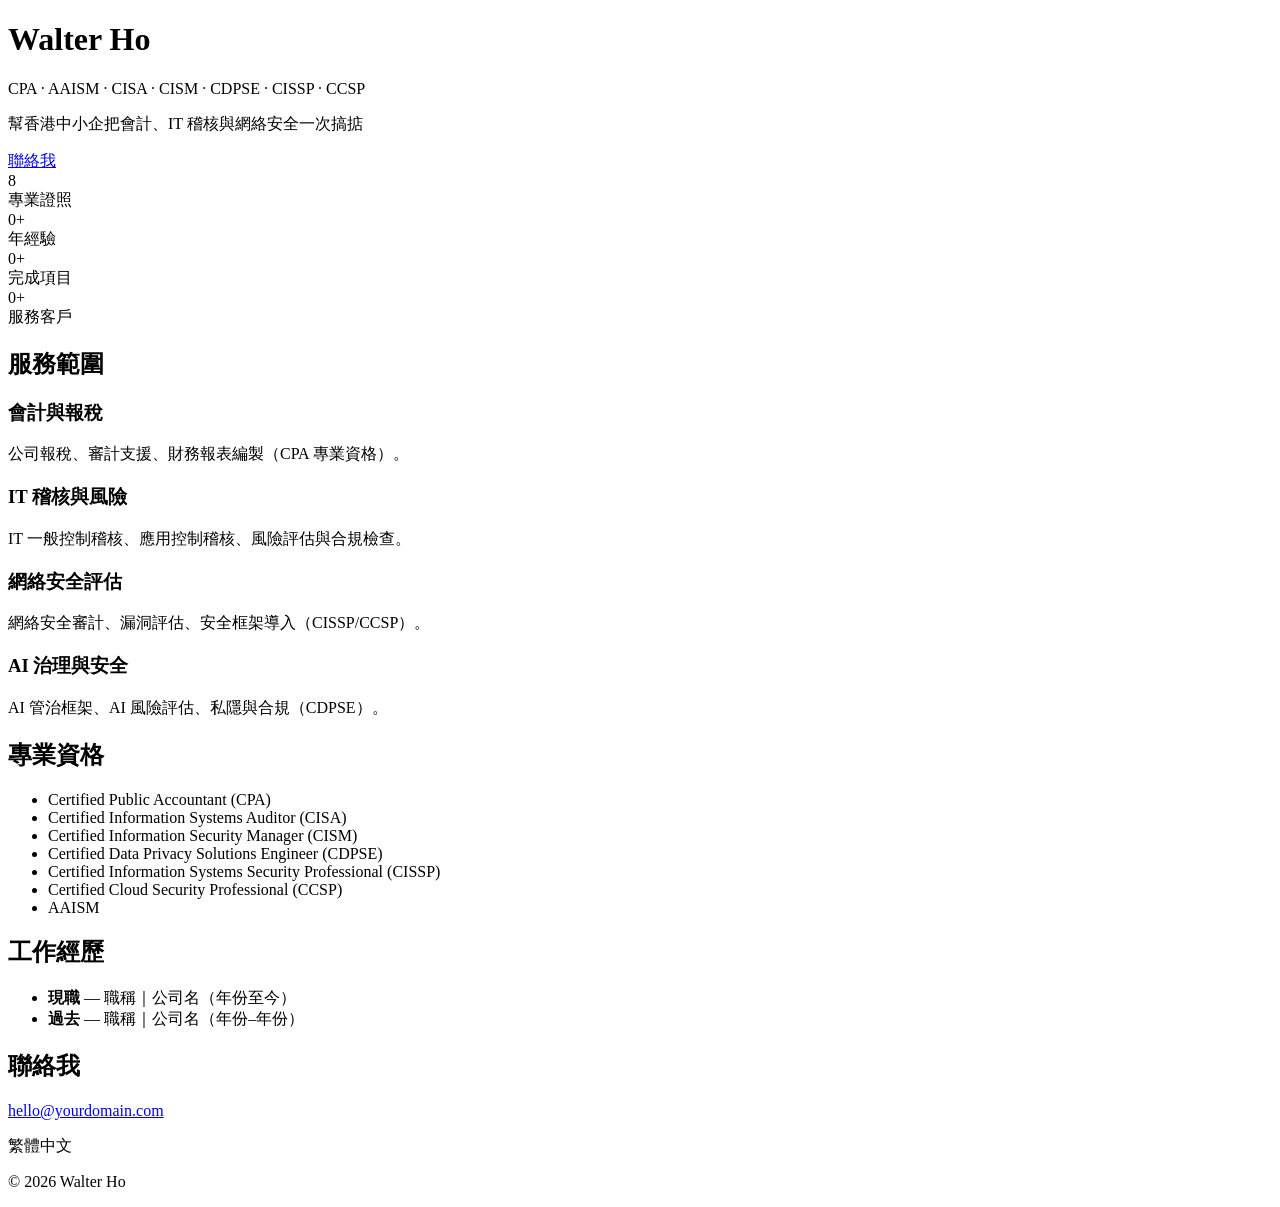
==== index.html @ e194b8a7 "Remove dead en.html link (English page not created yet)" ====
<!DOCTYPE html>
<html lang="zh-Hant">
<head>
<meta charset="UTF-8">
<meta name="viewport" content="width=device-width, initial-scale=1.0">
<title>Walter Ho｜CPA・IT 稽核・網絡安全顧問</title>
<meta name="description" content="香港會計師與網絡安全顧問，提供會計報稅、IT 稽核、網絡安全評估與 AI 治理服務。">
<link rel="stylesheet" href="css/style.css">
</head>
<body>

<!-- ============ HERO 區 ============ -->
<header class="hero">
  <div class="container">
    <!-- TODO: 替換為你的專業頭像 assets/profile.jpg -->
    <img class="avatar" src="assets/profile.jpg" alt="Walter Ho 專業相片" onerror="this.style.display='none'">
    <h1>Walter Ho</h1>
    <p class="title-line">CPA · AAISM · CISA · CISM · CDPSE · CISSP · CCSP</p>
    <!-- TODO: 替換為你的定位句 -->
    <p class="tagline">幫香港中小企把會計、IT 稽核與網絡安全一次搞掂</p>
    <a class="btn" href="#contact">聯絡我</a>
  </div>
</header>

<!-- ============ 數字證明 ============ -->
<!-- TODO: 填上真實數字 -->
<section class="stats">
  <div class="container">
    <div class="stat"><div class="num">8</div><div class="label">專業證照</div></div>
    <div class="stat"><div class="num">0+</div><div class="label">年經驗</div></div>
    <div class="stat"><div class="num">0+</div><div class="label">完成項目</div></div>
    <div class="stat"><div class="num">0+</div><div class="label">服務客戶</div></div>
  </div>
</section>

<!-- ============ 服務項目 ============ -->
<section class="services">
  <div class="container">
    <h2>服務範圍</h2>
    <div class="grid">
      <div class="card">
        <h3>會計與報稅</h3>
        <p>公司報稅、審計支援、財務報表編製（CPA 專業資格）。</p>
      </div>
      <div class="card">
        <h3>IT 稽核與風險</h3>
        <p>IT 一般控制稽核、應用控制稽核、風險評估與合規檢查。</p>
      </div>
      <div class="card">
        <h3>網絡安全評估</h3>
        <p>網絡安全審計、漏洞評估、安全框架導入（CISSP/CCSP）。</p>
      </div>
      <div class="card">
        <h3>AI 治理與安全</h3>
        <p>AI 管治框架、AI 風險評估、私隱與合規（CDPSE）。</p>
      </div>
    </div>
  </div>
</section>

<!-- ============ 經歷 / 證照 ============ -->
<section class="experience">
  <div class="container">
    <h2>專業資格</h2>
    <ul class="creds">
      <li>Certified Public Accountant (CPA)</li>
      <li>Certified Information Systems Auditor (CISA)</li>
      <li>Certified Information Security Manager (CISM)</li>
      <li>Certified Data Privacy Solutions Engineer (CDPSE)</li>
      <li>Certified Information Systems Security Professional (CISSP)</li>
      <li>Certified Cloud Security Professional (CCSP)</li>
      <li>AAISM</li>
    </ul>
    <h2>工作經歷</h2>
    <!-- TODO: 填上你的經歷（公司、職稱、年份） -->
    <ul class="timeline">
      <li><strong>現職</strong> — 職稱｜公司名（年份至今）</li>
      <li><strong>過去</strong> — 職稱｜公司名（年份–年份）</li>
    </ul>
  </div>
</section>

<!-- ============ 聯絡 ============ -->
<footer id="contact">
  <div class="container">
    <h2>聯絡我</h2>
    <!-- TODO: 換成你的專業電郵 -->
    <p><a href="mailto:hello@yourdomain.com">hello@yourdomain.com</a></p>
    <p class="lang">繁體中文</p>
    <p class="copy">© 2026 Walter Ho</p>
  </div>
</footer>

</body>
</html>
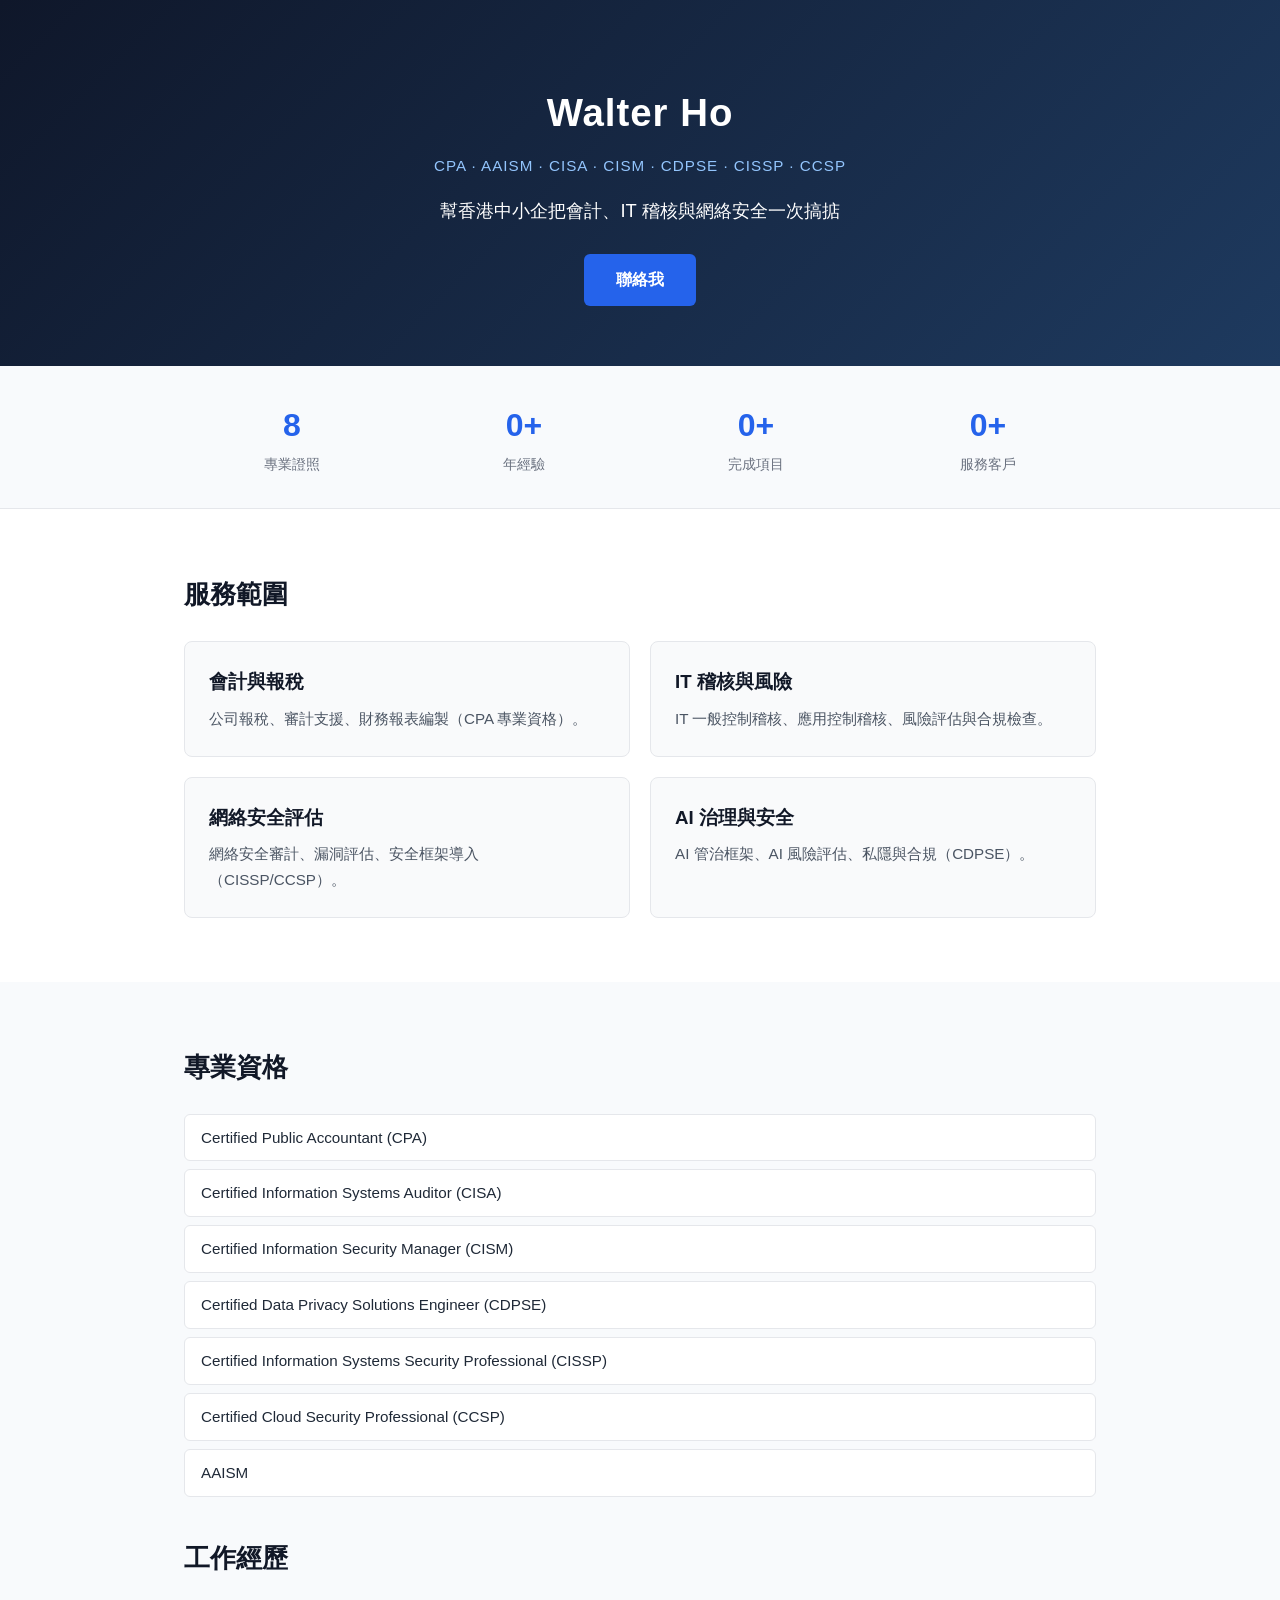
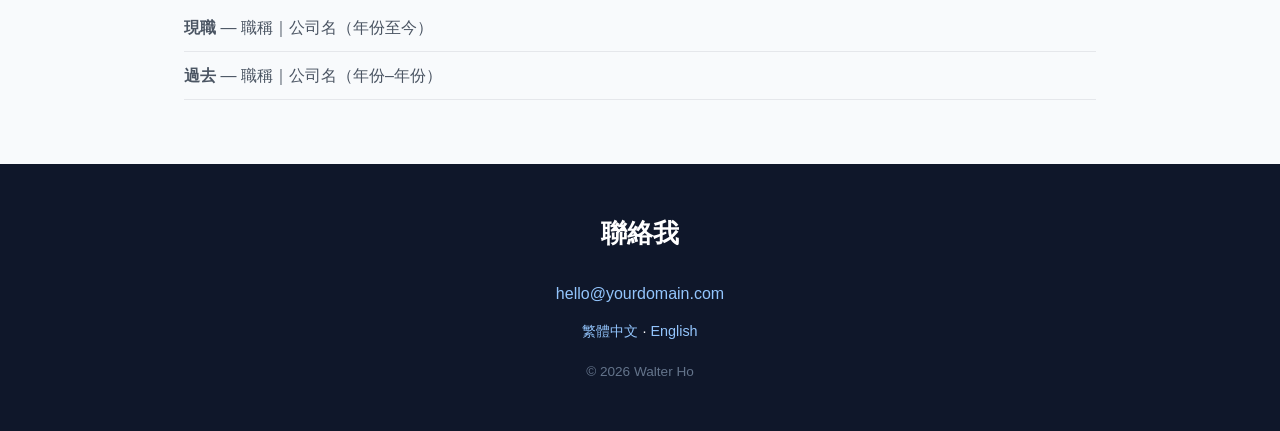
==== commit 40f368f0: "Initial commit: personal brand website skeleton (Cloudflare Pages target)" ====
--- a/index.html
+++ b/index.html
@@ -86,7 +86,7 @@
     <h2>聯絡我</h2>
     <!-- TODO: 換成你的專業電郵 -->
     <p><a href="mailto:hello@yourdomain.com">hello@yourdomain.com</a></p>
-    <p class="lang">繁體中文</p>
+    <p class="lang"><a href="index.html">繁體中文</a> · <a href="en.html">English</a></p>
     <p class="copy">© 2026 Walter Ho</p>
   </div>
 </footer>
--- a/css/style.css
+++ b/css/style.css
@@ -0,0 +1,86 @@
+/* ===== 基礎 ===== */
+* { margin: 0; padding: 0; box-sizing: border-box; }
+html { scroll-behavior: smooth; }
+body {
+  font-family: -apple-system, BlinkMacSystemFont, "Segoe UI", "PingFang HK", "Microsoft JhengHei", sans-serif;
+  color: #1f2937;
+  background: #ffffff;
+  line-height: 1.7;
+}
+.container { max-width: 960px; margin: 0 auto; padding: 0 24px; }
+h2 { font-size: 1.6rem; margin-bottom: 24px; color: #111827; }
+
+/* ===== Hero ===== */
+.hero {
+  background: linear-gradient(135deg, #0f172a 0%, #1e3a5f 100%);
+  color: #fff;
+  text-align: center;
+  padding: 80px 24px 60px;
+}
+.avatar {
+  width: 120px; height: 120px;
+  border-radius: 50%;
+  object-fit: cover;
+  border: 3px solid rgba(255,255,255,.4);
+  margin-bottom: 20px;
+}
+.hero h1 { font-size: 2.4rem; letter-spacing: 1px; }
+.title-line { margin-top: 8px; font-size: .95rem; color: #93c5fd; letter-spacing: 1px; }
+.tagline { margin-top: 16px; font-size: 1.15rem; max-width: 600px; margin-left: auto; margin-right: auto; }
+.btn {
+  display: inline-block;
+  margin-top: 28px;
+  padding: 12px 32px;
+  background: #2563eb;
+  color: #fff;
+  text-decoration: none;
+  border-radius: 6px;
+  font-weight: 600;
+  transition: background .2s;
+}
+.btn:hover { background: #1d4ed8; }
+
+/* ===== 數字證明 ===== */
+.stats { background: #f8fafc; border-bottom: 1px solid #e5e7eb; }
+.stats .container { display: grid; grid-template-columns: repeat(4, 1fr); gap: 16px; text-align: center; padding-top: 32px; padding-bottom: 32px; }
+.num { font-size: 2rem; font-weight: 700; color: #2563eb; }
+.label { color: #6b7280; font-size: .9rem; }
+
+/* ===== 服務 ===== */
+.services { padding: 64px 24px; }
+.grid { display: grid; grid-template-columns: repeat(2, 1fr); gap: 20px; }
+.card {
+  background: #f9fafb;
+  border: 1px solid #e5e7eb;
+  border-radius: 8px;
+  padding: 24px;
+  transition: box-shadow .2s, transform .2s;
+}
+.card:hover { box-shadow: 0 8px 24px rgba(0,0,0,.08); transform: translateY(-2px); }
+.card h3 { margin-bottom: 8px; color: #111827; }
+.card p { color: #4b5563; font-size: .95rem; }
+
+/* ===== 經歷 ===== */
+.experience { padding: 64px 24px; background: #f8fafc; }
+.creds { list-style: none; margin-bottom: 40px; }
+.creds li {
+  background: #fff; border: 1px solid #e5e7eb; border-radius: 6px;
+  padding: 10px 16px; margin-bottom: 8px; font-size: .95rem;
+}
+.timeline { list-style: none; }
+.timeline li { padding: 10px 0; border-bottom: 1px solid #e5e7eb; color: #4b5563; }
+
+/* ===== 聯絡 ===== */
+footer { background: #0f172a; color: #fff; text-align: center; padding: 48px 24px; }
+footer h2 { color: #fff; }
+footer a { color: #93c5fd; text-decoration: none; }
+footer a:hover { text-decoration: underline; }
+footer .copy { margin-top: 16px; color: #64748b; font-size: .85rem; }
+footer .lang { margin-top: 12px; font-size: .9rem; }
+
+/* ===== 響應式 ===== */
+@media (max-width: 640px) {
+  .hero h1 { font-size: 1.8rem; }
+  .stats .container { grid-template-columns: repeat(2, 1fr); }
+  .grid { grid-template-columns: 1fr; }
+}
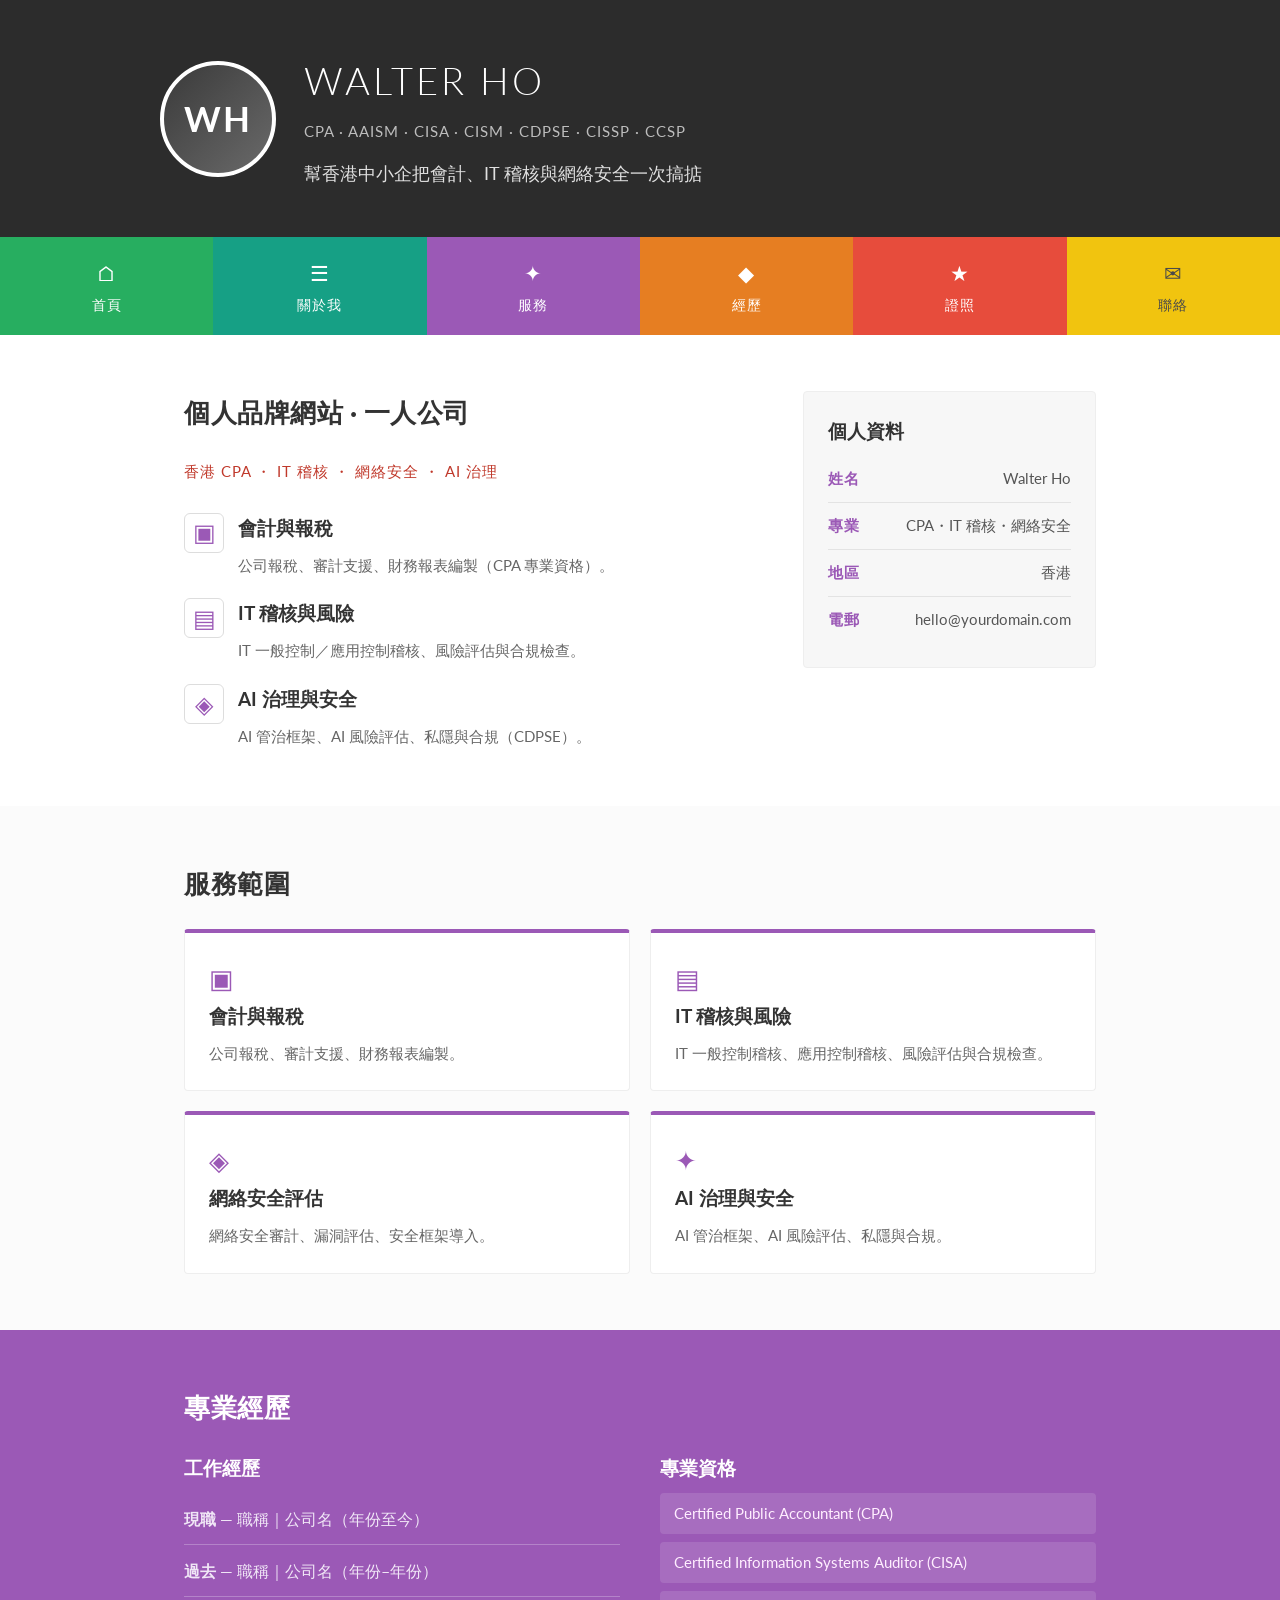
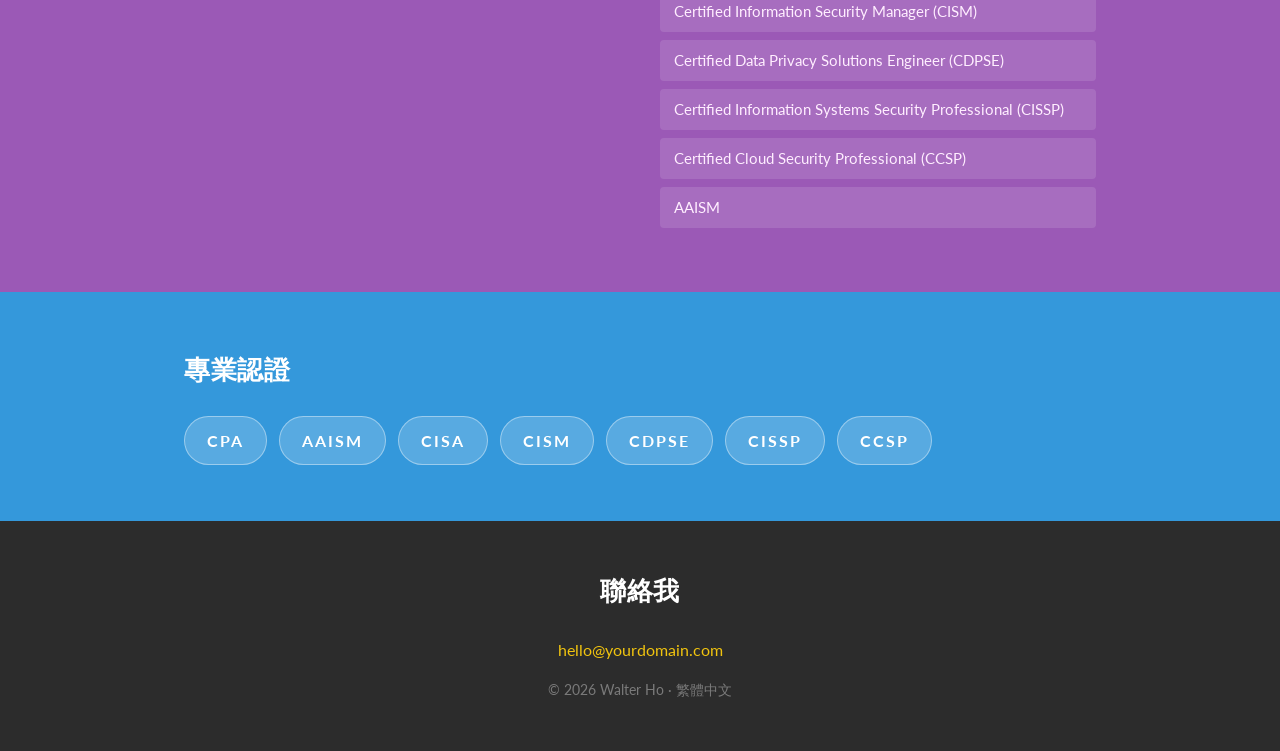
==== commit 6187d3d5: "style: switch to vCard / resume layout (dark header, rainbow nav, purple and blue sections); content" ====
--- a/index.html
+++ b/index.html
@@ -5,80 +5,161 @@
 <meta name="viewport" content="width=device-width, initial-scale=1.0">
 <title>Walter Ho｜CPA・IT 稽核・網絡安全顧問</title>
 <meta name="description" content="香港會計師與網絡安全顧問，提供會計報稅、IT 稽核、網絡安全評估與 AI 治理服務。">
+<link rel="preconnect" href="https://fonts.googleapis.com">
+<link rel="preconnect" href="https://fonts.gstatic.com" crossorigin>
+<link href="https://fonts.googleapis.com/css2?family=Lato:wght@300;400;700&display=swap" rel="stylesheet">
 <link rel="stylesheet" href="css/style.css">
 </head>
 <body>
 
-<!-- ============ HERO 區 ============ -->
-<header class="hero">
-  <div class="container">
-    <!-- TODO: 替換為你的專業頭像 assets/profile.jpg -->
-    <img class="avatar" src="assets/profile.jpg" alt="Walter Ho 專業相片" onerror="this.style.display='none'">
-    <h1>Walter Ho</h1>
-    <p class="title-line">CPA · AAISM · CISA · CISM · CDPSE · CISSP · CCSP</p>
-    <!-- TODO: 替換為你的定位句 -->
-    <p class="tagline">幫香港中小企把會計、IT 稽核與網絡安全一次搞掂</p>
-    <a class="btn" href="#contact">聯絡我</a>
+<!-- ============ HERO 區（深色） ============ -->
+<header class="hero" id="home">
+  <div class="hero-inner">
+    <div class="hero-avatar-wrap">
+      <span class="hero-avatar-fallback">WH</span>
+      <!-- TODO: 替換為你的專業頭像 assets/profile.jpg -->
+      <img class="hero-avatar" src="assets/profile.jpg" alt="Walter Ho 專業相片" onerror="this.style.display='none'">
+    </div>
+    <div class="hero-text">
+      <h1>Walter Ho</h1>
+      <p class="hero-title">CPA · AAISM · CISA · CISM · CDPSE · CISSP · CCSP</p>
+      <!-- TODO: 替換為你的定位句 -->
+      <p class="hero-tagline">幫香港中小企把會計、IT 稽核與網絡安全一次搞掂</p>
+    </div>
   </div>
 </header>
 
-<!-- ============ 數字證明 ============ -->
-<!-- TODO: 填上真實數字 -->
-<section class="stats">
+<!-- ============ 導覽列（彩色） ============ -->
+<nav class="navbar">
+  <a class="nav-item nav-home" href="#home"><span class="nav-ico">⌂</span>首頁</a>
+  <a class="nav-item nav-about" href="#about"><span class="nav-ico">☰</span>關於我</a>
+  <a class="nav-item nav-services" href="#services"><span class="nav-ico">✦</span>服務</a>
+  <a class="nav-item nav-experience" href="#experience"><span class="nav-ico">◆</span>經歷</a>
+  <a class="nav-item nav-creds" href="#creds"><span class="nav-ico">★</span>證照</a>
+  <a class="nav-item nav-contact" href="#contact"><span class="nav-ico">✉</span>聯絡</a>
+</nav>
+
+<main>
+
+<!-- ============ 關於我（白色，左介紹＋右個人資料） ============ -->
+<section class="about" id="about">
   <div class="container">
-    <div class="stat"><div class="num">8</div><div class="label">專業證照</div></div>
-    <div class="stat"><div class="num">0+</div><div class="label">年經驗</div></div>
-    <div class="stat"><div class="num">0+</div><div class="label">完成項目</div></div>
-    <div class="stat"><div class="num">0+</div><div class="label">服務客戶</div></div>
+    <div class="about-grid">
+      <div class="about-left">
+        <h2>個人品牌網站 · 一人公司</h2>
+        <p class="about-sub">香港 CPA ・ IT 稽核 ・ 網絡安全 ・ AI 治理</p>
+        <div class="features">
+          <div class="feature">
+            <span class="feat-ico">▣</span>
+            <div>
+              <h3>會計與報稅</h3>
+              <p>公司報稅、審計支援、財務報表編製（CPA 專業資格）。</p>
+            </div>
+          </div>
+          <div class="feature">
+            <span class="feat-ico">▤</span>
+            <div>
+              <h3>IT 稽核與風險</h3>
+              <p>IT 一般控制／應用控制稽核、風險評估與合規檢查。</p>
+            </div>
+          </div>
+          <div class="feature">
+            <span class="feat-ico">◈</span>
+            <div>
+              <h3>AI 治理與安全</h3>
+              <p>AI 管治框架、AI 風險評估、私隱與合規（CDPSE）。</p>
+            </div>
+          </div>
+        </div>
+      </div>
+      <aside class="profile-card">
+        <h3>個人資料</h3>
+        <ul class="profile-list">
+          <li><span class="plabel">姓名</span><span>Walter Ho</span></li>
+          <li><span class="plabel">專業</span><span>CPA・IT 稽核・網絡安全</span></li>
+          <li><span class="plabel">地區</span><span>香港</span></li>
+          <li><span class="plabel">電郵</span><span><!-- TODO: 換成你的專業電郵 -->hello@yourdomain.com</span></li>
+        </ul>
+      </aside>
+    </div>
   </div>
 </section>
 
-<!-- ============ 服務項目 ============ -->
-<section class="services">
+<!-- ============ 服務範圍 ============ -->
+<section class="services" id="services">
   <div class="container">
     <h2>服務範圍</h2>
-    <div class="grid">
-      <div class="card">
+    <div class="service-grid">
+      <article class="service-card">
+        <span class="svc-ico">▣</span>
         <h3>會計與報稅</h3>
-        <p>公司報稅、審計支援、財務報表編製（CPA 專業資格）。</p>
-      </div>
-      <div class="card">
+        <p>公司報稅、審計支援、財務報表編製。</p>
+      </article>
+      <article class="service-card">
+        <span class="svc-ico">▤</span>
         <h3>IT 稽核與風險</h3>
         <p>IT 一般控制稽核、應用控制稽核、風險評估與合規檢查。</p>
+      </article>
+      <article class="service-card">
+        <span class="svc-ico">◈</span>
+        <h3>網絡安全評估</h3>
+        <p>網絡安全審計、漏洞評估、安全框架導入。</p>
+      </article>
+      <article class="service-card">
+        <span class="svc-ico">✦</span>
+        <h3>AI 治理與安全</h3>
+        <p>AI 管治框架、AI 風險評估、私隱與合規。</p>
+      </article>
+    </div>
+  </div>
+</section>
+
+<!-- ============ 經歷（紫色） ============ -->
+<section class="experience" id="experience">
+  <div class="container">
+    <h2>專業經歷</h2>
+    <div class="exp-grid">
+      <div>
+        <h3>工作經歷</h3>
+        <!-- TODO: 填上你的經歷（公司、職稱、年份） -->
+        <ul class="timeline">
+          <li><strong>現職</strong> — 職稱｜公司名（年份至今）</li>
+          <li><strong>過去</strong> — 職稱｜公司名（年份–年份）</li>
+        </ul>
       </div>
-      <div class="card">
-        <h3>網絡安全評估</h3>
-        <p>網絡安全審計、漏洞評估、安全框架導入（CISSP/CCSP）。</p>
-      </div>
-      <div class="card">
-        <h3>AI 治理與安全</h3>
-        <p>AI 管治框架、AI 風險評估、私隱與合規（CDPSE）。</p>
+      <div>
+        <h3>專業資格</h3>
+        <ul class="creds">
+          <li>Certified Public Accountant (CPA)</li>
+          <li>Certified Information Systems Auditor (CISA)</li>
+          <li>Certified Information Security Manager (CISM)</li>
+          <li>Certified Data Privacy Solutions Engineer (CDPSE)</li>
+          <li>Certified Information Systems Security Professional (CISSP)</li>
+          <li>Certified Cloud Security Professional (CCSP)</li>
+          <li>AAISM</li>
+        </ul>
       </div>
     </div>
   </div>
 </section>
 
-<!-- ============ 經歷 / 證照 ============ -->
-<section class="experience">
+<!-- ============ 專業認證（藍色） ============ -->
+<section class="skills" id="creds">
   <div class="container">
-    <h2>專業資格</h2>
-    <ul class="creds">
-      <li>Certified Public Accountant (CPA)</li>
-      <li>Certified Information Systems Auditor (CISA)</li>
-      <li>Certified Information Security Manager (CISM)</li>
-      <li>Certified Data Privacy Solutions Engineer (CDPSE)</li>
-      <li>Certified Information Systems Security Professional (CISSP)</li>
-      <li>Certified Cloud Security Professional (CCSP)</li>
-      <li>AAISM</li>
-    </ul>
-    <h2>工作經歷</h2>
-    <!-- TODO: 填上你的經歷（公司、職稱、年份） -->
-    <ul class="timeline">
-      <li><strong>現職</strong> — 職稱｜公司名（年份至今）</li>
-      <li><strong>過去</strong> — 職稱｜公司名（年份–年份）</li>
-    </ul>
+    <h2>專業認證</h2>
+    <div class="skill-chips">
+      <span class="chip">CPA</span>
+      <span class="chip">AAISM</span>
+      <span class="chip">CISA</span>
+      <span class="chip">CISM</span>
+      <span class="chip">CDPSE</span>
+      <span class="chip">CISSP</span>
+      <span class="chip">CCSP</span>
+    </div>
   </div>
 </section>
+
+</main>
 
 <!-- ============ 聯絡 ============ -->
 <footer id="contact">
@@ -86,8 +167,7 @@
     <h2>聯絡我</h2>
     <!-- TODO: 換成你的專業電郵 -->
     <p><a href="mailto:hello@yourdomain.com">hello@yourdomain.com</a></p>
-    <p class="lang"><a href="index.html">繁體中文</a> · <a href="en.html">English</a></p>
-    <p class="copy">© 2026 Walter Ho</p>
+    <p class="copy">© 2026 Walter Ho · 繁體中文</p>
   </div>
 </footer>
 
--- a/css/style.css
+++ b/css/style.css
@@ -1,86 +1,189 @@
 /* ===== 基礎 ===== */
+html { scroll-behavior: smooth; }
 * { margin: 0; padding: 0; box-sizing: border-box; }
-html { scroll-behavior: smooth; }
 body {
-  font-family: -apple-system, BlinkMacSystemFont, "Segoe UI", "PingFang HK", "Microsoft JhengHei", sans-serif;
-  color: #1f2937;
+  font-family: "Lato", -apple-system, "PingFang HK", "Microsoft JhengHei", sans-serif;
+  color: #555;
   background: #ffffff;
   line-height: 1.7;
 }
 .container { max-width: 960px; margin: 0 auto; padding: 0 24px; }
-h2 { font-size: 1.6rem; margin-bottom: 24px; color: #111827; }
+h2 { font-size: 1.6rem; margin-bottom: 24px; color: #333; letter-spacing: .5px; }
+h3 { color: #333; margin-bottom: 8px; }
 
-/* ===== Hero ===== */
+/* ===== Hero（深色） ===== */
 .hero {
-  background: linear-gradient(135deg, #0f172a 0%, #1e3a5f 100%);
+  background: #2c2c2c;
   color: #fff;
-  text-align: center;
-  padding: 80px 24px 60px;
+  padding: 48px 24px;
 }
-.avatar {
-  width: 120px; height: 120px;
+.hero-inner {
+  max-width: 960px;
+  margin: 0 auto;
+  display: flex;
+  align-items: center;
+  gap: 28px;
+}
+.hero-avatar-wrap { position: relative; width: 116px; height: 116px; flex-shrink: 0; }
+.hero-avatar-fallback {
+  position: absolute; inset: 0;
+  display: flex; align-items: center; justify-content: center;
+  background: linear-gradient(135deg, #3a3a3a, #6a6a6a);
+  border: 4px solid #fff;
+  border-radius: 50%;
+  color: #fff; font-size: 2.2rem; font-weight: 700; letter-spacing: 2px;
+}
+.hero-avatar {
+  position: relative;
   border-radius: 50%;
   object-fit: cover;
-  border: 3px solid rgba(255,255,255,.4);
-  margin-bottom: 20px;
+  border: 4px solid #fff;
+  width: 116px; height: 116px;
+  display: block;
 }
-.hero h1 { font-size: 2.4rem; letter-spacing: 1px; }
-.title-line { margin-top: 8px; font-size: .95rem; color: #93c5fd; letter-spacing: 1px; }
-.tagline { margin-top: 16px; font-size: 1.15rem; max-width: 600px; margin-left: auto; margin-right: auto; }
-.btn {
-  display: inline-block;
-  margin-top: 28px;
-  padding: 12px 32px;
-  background: #2563eb;
+
+.hero-text h1 {
+  font-size: 2.4rem;
+  font-weight: 300;
+  letter-spacing: 3px;
+  text-transform: uppercase;
+  color: #fff;
+}
+.hero-title { margin-top: 6px; font-size: .95rem; color: #bdbdbd; letter-spacing: 1px; }
+.hero-tagline { margin-top: 14px; font-size: 1.1rem; color: #e0e0e0; }
+
+/* ===== 導覽列（彩色） ===== */
+.navbar {
+  display: grid;
+  grid-template-columns: repeat(6, 1fr);
+}
+.nav-item {
+  display: flex;
+  flex-direction: column;
+  align-items: center;
+  gap: 4px;
+  padding: 18px 8px;
   color: #fff;
   text-decoration: none;
+  font-size: .85rem;
+  letter-spacing: 1px;
+  transition: filter .2s, transform .2s;
+}
+.nav-item:hover { filter: brightness(1.1); transform: translateY(-2px); }
+.nav-ico { font-size: 1.3rem; }
+.nav-home { background: #27ae60; }
+.nav-about { background: #16a085; }
+.nav-services { background: #9b59b6; }
+.nav-experience { background: #e67e22; }
+.nav-creds { background: #e74c3c; }
+.nav-contact { background: #f1c40f; color: #4a4a4a; }
+
+/* ===== 關於我 ===== */
+.about { padding: 56px 24px; background: #fff; }
+.about-grid {
+  display: grid;
+  grid-template-columns: 2fr 1fr;
+  gap: 32px;
+  align-items: start;
+}
+.about-sub { color: #c0392b; font-size: .95rem; letter-spacing: 1px; margin-bottom: 28px; }
+.features { display: grid; gap: 20px; }
+.feature { display: flex; gap: 14px; align-items: flex-start; }
+.feat-ico {
+  font-size: 1.5rem;
+  width: 40px; height: 40px;
+  display: flex; align-items: center; justify-content: center;
+  border: 1px solid #ddd;
+  color: #9b59b6;
   border-radius: 6px;
-  font-weight: 600;
-  transition: background .2s;
+  flex-shrink: 0;
 }
-.btn:hover { background: #1d4ed8; }
+.feature p { font-size: .95rem; color: #666; }
 
-/* ===== 數字證明 ===== */
-.stats { background: #f8fafc; border-bottom: 1px solid #e5e7eb; }
-.stats .container { display: grid; grid-template-columns: repeat(4, 1fr); gap: 16px; text-align: center; padding-top: 32px; padding-bottom: 32px; }
-.num { font-size: 2rem; font-weight: 700; color: #2563eb; }
-.label { color: #6b7280; font-size: .9rem; }
+/* ===== 個人資料卡片 ===== */
+.profile-card {
+  background: #f7f7f7;
+  border: 1px solid #eee;
+  padding: 24px;
+  border-radius: 4px;
+}
+.profile-list { list-style: none; }
+.profile-list li {
+  display: flex;
+  justify-content: space-between;
+  padding: 10px 0;
+  border-bottom: 1px solid #e3e3e3;
+  font-size: .95rem;
+}
+.profile-list li:last-child { border-bottom: none; }
+.plabel { color: #9b59b6; font-weight: 700; letter-spacing: 1px; }
 
-/* ===== 服務 ===== */
-.services { padding: 64px 24px; }
-.grid { display: grid; grid-template-columns: repeat(2, 1fr); gap: 20px; }
-.card {
-  background: #f9fafb;
-  border: 1px solid #e5e7eb;
-  border-radius: 8px;
+/* ===== 服務範圍 ===== */
+.services { padding: 56px 24px; background: #fbfbfb; }
+.service-grid {
+  display: grid;
+  grid-template-columns: repeat(2, 1fr);
+  gap: 20px;
+}
+.service-card {
+  background: #fff;
+  border: 1px solid #eee;
+  border-top: 4px solid #9b59b6;
   padding: 24px;
+  border-radius: 4px;
   transition: box-shadow .2s, transform .2s;
 }
-.card:hover { box-shadow: 0 8px 24px rgba(0,0,0,.08); transform: translateY(-2px); }
-.card h3 { margin-bottom: 8px; color: #111827; }
-.card p { color: #4b5563; font-size: .95rem; }
+.service-card:hover { box-shadow: 0 8px 24px rgba(0,0,0,.08); transform: translateY(-3px); }
+.svc-ico { font-size: 1.6rem; color: #9b59b6; }
+.service-card p { color: #666; font-size: .95rem; }
 
-/* ===== 經歷 ===== */
-.experience { padding: 64px 24px; background: #f8fafc; }
-.creds { list-style: none; margin-bottom: 40px; }
+/* ===== 經歷（紫色） ===== */
+.experience { background: #9b59b6; color: #fff; padding: 56px 24px; }
+.experience h2, .experience h3 { color: #fff; }
+.exp-grid { display: grid; grid-template-columns: 1fr 1fr; gap: 40px; }
+.timeline { list-style: none; }
+.timeline li {
+  padding: 12px 0;
+  border-bottom: 1px solid rgba(255,255,255,.25);
+  color: #f0e6f6;
+}
+.creds { list-style: none; }
 .creds li {
-  background: #fff; border: 1px solid #e5e7eb; border-radius: 6px;
-  padding: 10px 16px; margin-bottom: 8px; font-size: .95rem;
+  background: rgba(255,255,255,.12);
+  border-radius: 4px;
+  padding: 8px 14px;
+  margin-bottom: 8px;
+  font-size: .92rem;
+  color: #fef;
 }
-.timeline { list-style: none; }
-.timeline li { padding: 10px 0; border-bottom: 1px solid #e5e7eb; color: #4b5563; }
+
+/* ===== 專業認證（藍色） ===== */
+.skills { background: #3498db; color: #fff; padding: 56px 24px; }
+.skills h2 { color: #fff; }
+.skill-chips { display: flex; flex-wrap: wrap; gap: 12px; }
+.chip {
+  background: rgba(255,255,255,.18);
+  border: 1px solid rgba(255,255,255,.4);
+  border-radius: 999px;
+  padding: 10px 22px;
+  font-weight: 700;
+  letter-spacing: 2px;
+  color: #fff;
+}
 
 /* ===== 聯絡 ===== */
-footer { background: #0f172a; color: #fff; text-align: center; padding: 48px 24px; }
+footer { background: #2c2c2c; color: #fff; text-align: center; padding: 48px 24px; }
 footer h2 { color: #fff; }
-footer a { color: #93c5fd; text-decoration: none; }
+footer a { color: #f1c40f; text-decoration: none; }
 footer a:hover { text-decoration: underline; }
-footer .copy { margin-top: 16px; color: #64748b; font-size: .85rem; }
-footer .lang { margin-top: 12px; font-size: .9rem; }
+footer .copy { margin-top: 16px; color: #7a7a7a; font-size: .85rem; }
 
 /* ===== 響應式 ===== */
-@media (max-width: 640px) {
-  .hero h1 { font-size: 1.8rem; }
-  .stats .container { grid-template-columns: repeat(2, 1fr); }
-  .grid { grid-template-columns: 1fr; }
+@media (max-width: 768px) {
+  .hero-inner { flex-direction: column; text-align: center; }
+  .hero-text h1 { font-size: 1.9rem; }
+  .about-grid { grid-template-columns: 1fr; }
+  .service-grid { grid-template-columns: 1fr; }
+  .exp-grid { grid-template-columns: 1fr; }
+  .navbar { grid-template-columns: repeat(3, 1fr); }
 }
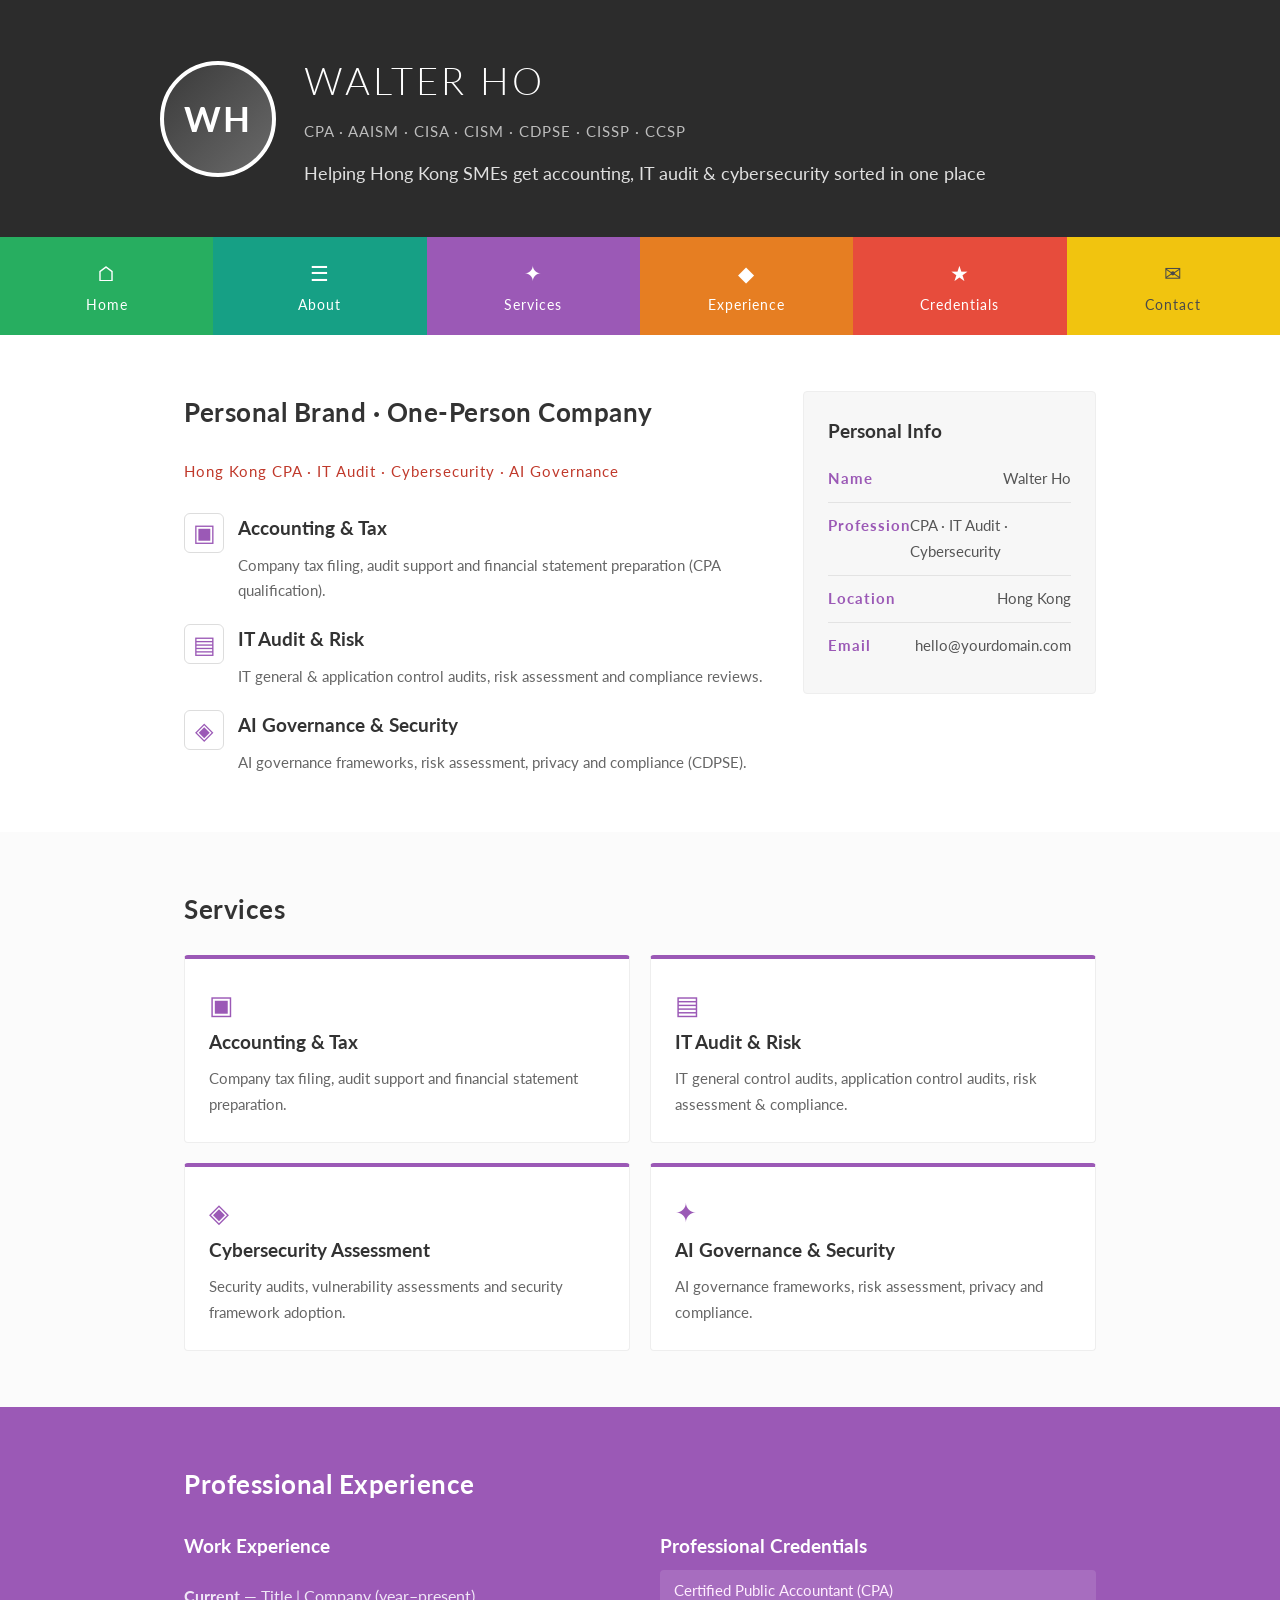
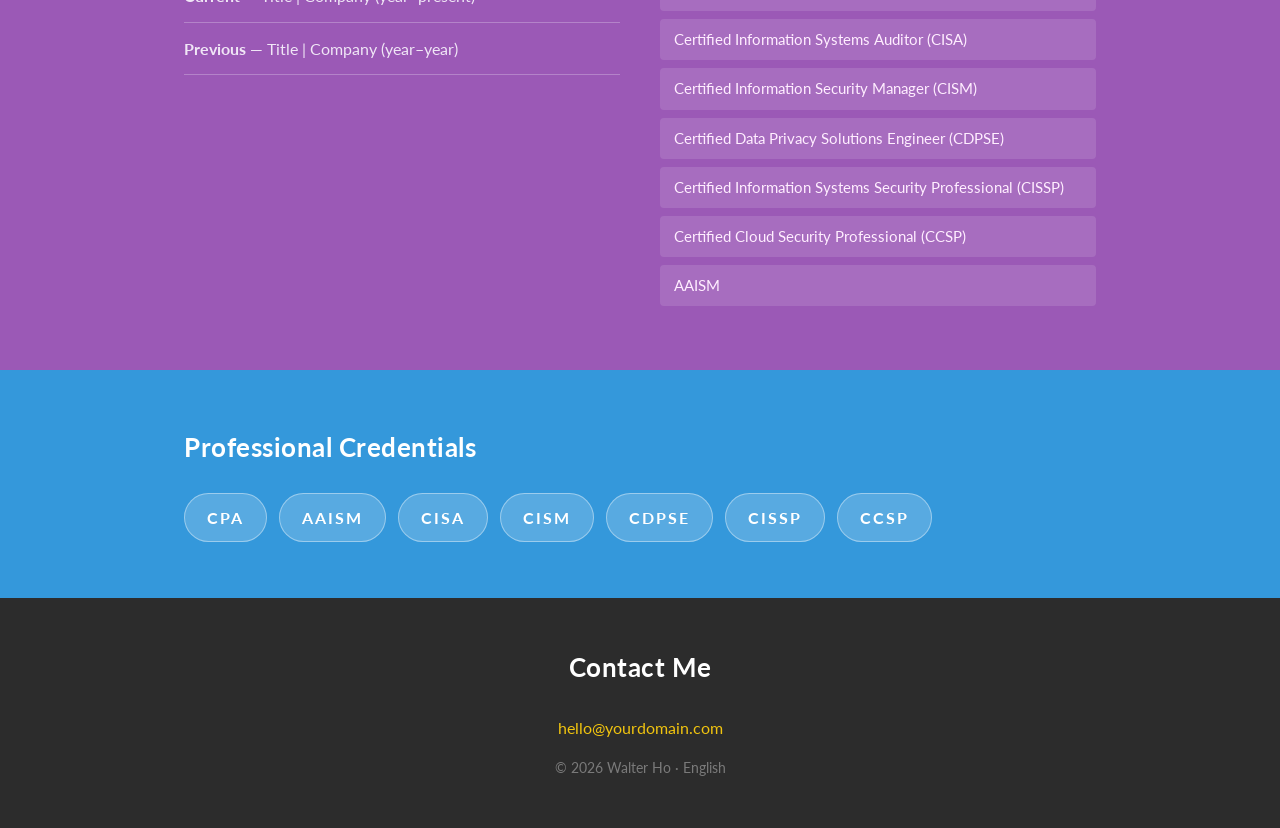
==== commit 15a5b2b5: "i18n: English-first homepage (index.html -> en); sync AGENTS.md language policy; plan ja/zh-Hant/zh-" ====
--- a/index.html
+++ b/index.html
@@ -1,10 +1,10 @@
 <!DOCTYPE html>
-<html lang="zh-Hant">
+<html lang="en">
 <head>
 <meta charset="UTF-8">
 <meta name="viewport" content="width=device-width, initial-scale=1.0">
-<title>Walter Ho｜CPA・IT 稽核・網絡安全顧問</title>
-<meta name="description" content="香港會計師與網絡安全顧問，提供會計報稅、IT 稽核、網絡安全評估與 AI 治理服務。">
+<title>Walter Ho | CPA · IT Audit · Cybersecurity Consultant</title>
+<meta name="description" content="Walter Ho is a Hong Kong CPA and cybersecurity consultant offering accounting & tax, IT audit, cybersecurity assessment and AI governance services.">
 <link rel="preconnect" href="https://fonts.googleapis.com">
 <link rel="preconnect" href="https://fonts.gstatic.com" crossorigin>
 <link href="https://fonts.googleapis.com/css2?family=Lato:wght@300;400;700&display=swap" rel="stylesheet">
@@ -12,123 +12,123 @@
 </head>
 <body>
 
-<!-- ============ HERO 區（深色） ============ -->
+<!-- ============ HERO ============ -->
 <header class="hero" id="home">
   <div class="hero-inner">
     <div class="hero-avatar-wrap">
       <span class="hero-avatar-fallback">WH</span>
-      <!-- TODO: 替換為你的專業頭像 assets/profile.jpg -->
-      <img class="hero-avatar" src="assets/profile.jpg" alt="Walter Ho 專業相片" onerror="this.style.display='none'">
+      <!-- TODO: Replace with your professional photo assets/profile.jpg -->
+      <img class="hero-avatar" src="assets/profile.jpg" alt="Walter Ho professional photo" onerror="this.style.display='none'">
     </div>
     <div class="hero-text">
       <h1>Walter Ho</h1>
       <p class="hero-title">CPA · AAISM · CISA · CISM · CDPSE · CISSP · CCSP</p>
-      <!-- TODO: 替換為你的定位句 -->
-      <p class="hero-tagline">幫香港中小企把會計、IT 稽核與網絡安全一次搞掂</p>
+      <!-- TODO: Replace with your positioning statement -->
+      <p class="hero-tagline">Helping Hong Kong SMEs get accounting, IT audit &amp; cybersecurity sorted in one place</p>
     </div>
   </div>
 </header>
 
-<!-- ============ 導覽列（彩色） ============ -->
+<!-- ============ NAV ============ -->
 <nav class="navbar">
-  <a class="nav-item nav-home" href="#home"><span class="nav-ico">⌂</span>首頁</a>
-  <a class="nav-item nav-about" href="#about"><span class="nav-ico">☰</span>關於我</a>
-  <a class="nav-item nav-services" href="#services"><span class="nav-ico">✦</span>服務</a>
-  <a class="nav-item nav-experience" href="#experience"><span class="nav-ico">◆</span>經歷</a>
-  <a class="nav-item nav-creds" href="#creds"><span class="nav-ico">★</span>證照</a>
-  <a class="nav-item nav-contact" href="#contact"><span class="nav-ico">✉</span>聯絡</a>
+  <a class="nav-item nav-home" href="#home"><span class="nav-ico">⌂</span>Home</a>
+  <a class="nav-item nav-about" href="#about"><span class="nav-ico">☰</span>About</a>
+  <a class="nav-item nav-services" href="#services"><span class="nav-ico">✦</span>Services</a>
+  <a class="nav-item nav-experience" href="#experience"><span class="nav-ico">◆</span>Experience</a>
+  <a class="nav-item nav-creds" href="#creds"><span class="nav-ico">★</span>Credentials</a>
+  <a class="nav-item nav-contact" href="#contact"><span class="nav-ico">✉</span>Contact</a>
 </nav>
 
 <main>
 
-<!-- ============ 關於我（白色，左介紹＋右個人資料） ============ -->
+<!-- ============ ABOUT ============ -->
 <section class="about" id="about">
   <div class="container">
     <div class="about-grid">
       <div class="about-left">
-        <h2>個人品牌網站 · 一人公司</h2>
-        <p class="about-sub">香港 CPA ・ IT 稽核 ・ 網絡安全 ・ AI 治理</p>
+        <h2>Personal Brand · One-Person Company</h2>
+        <p class="about-sub">Hong Kong CPA · IT Audit · Cybersecurity · AI Governance</p>
         <div class="features">
           <div class="feature">
             <span class="feat-ico">▣</span>
             <div>
-              <h3>會計與報稅</h3>
-              <p>公司報稅、審計支援、財務報表編製（CPA 專業資格）。</p>
+              <h3>Accounting &amp; Tax</h3>
+              <p>Company tax filing, audit support and financial statement preparation (CPA qualification).</p>
             </div>
           </div>
           <div class="feature">
             <span class="feat-ico">▤</span>
             <div>
-              <h3>IT 稽核與風險</h3>
-              <p>IT 一般控制／應用控制稽核、風險評估與合規檢查。</p>
+              <h3>IT Audit &amp; Risk</h3>
+              <p>IT general &amp; application control audits, risk assessment and compliance reviews.</p>
             </div>
           </div>
           <div class="feature">
             <span class="feat-ico">◈</span>
             <div>
-              <h3>AI 治理與安全</h3>
-              <p>AI 管治框架、AI 風險評估、私隱與合規（CDPSE）。</p>
+              <h3>AI Governance &amp; Security</h3>
+              <p>AI governance frameworks, risk assessment, privacy and compliance (CDPSE).</p>
             </div>
           </div>
         </div>
       </div>
       <aside class="profile-card">
-        <h3>個人資料</h3>
+        <h3>Personal Info</h3>
         <ul class="profile-list">
-          <li><span class="plabel">姓名</span><span>Walter Ho</span></li>
-          <li><span class="plabel">專業</span><span>CPA・IT 稽核・網絡安全</span></li>
-          <li><span class="plabel">地區</span><span>香港</span></li>
-          <li><span class="plabel">電郵</span><span><!-- TODO: 換成你的專業電郵 -->hello@yourdomain.com</span></li>
+          <li><span class="plabel">Name</span><span>Walter Ho</span></li>
+          <li><span class="plabel">Profession</span><span>CPA · IT Audit · Cybersecurity</span></li>
+          <li><span class="plabel">Location</span><span>Hong Kong</span></li>
+          <li><span class="plabel">Email</span><span><!-- TODO: Replace with your professional email -->hello@yourdomain.com</span></li>
         </ul>
       </aside>
     </div>
   </div>
 </section>
 
-<!-- ============ 服務範圍 ============ -->
+<!-- ============ SERVICES ============ -->
 <section class="services" id="services">
   <div class="container">
-    <h2>服務範圍</h2>
+    <h2>Services</h2>
     <div class="service-grid">
       <article class="service-card">
         <span class="svc-ico">▣</span>
-        <h3>會計與報稅</h3>
-        <p>公司報稅、審計支援、財務報表編製。</p>
+        <h3>Accounting &amp; Tax</h3>
+        <p>Company tax filing, audit support and financial statement preparation.</p>
       </article>
       <article class="service-card">
         <span class="svc-ico">▤</span>
-        <h3>IT 稽核與風險</h3>
-        <p>IT 一般控制稽核、應用控制稽核、風險評估與合規檢查。</p>
+        <h3>IT Audit &amp; Risk</h3>
+        <p>IT general control audits, application control audits, risk assessment &amp; compliance.</p>
       </article>
       <article class="service-card">
         <span class="svc-ico">◈</span>
-        <h3>網絡安全評估</h3>
-        <p>網絡安全審計、漏洞評估、安全框架導入。</p>
+        <h3>Cybersecurity Assessment</h3>
+        <p>Security audits, vulnerability assessments and security framework adoption.</p>
       </article>
       <article class="service-card">
         <span class="svc-ico">✦</span>
-        <h3>AI 治理與安全</h3>
-        <p>AI 管治框架、AI 風險評估、私隱與合規。</p>
+        <h3>AI Governance &amp; Security</h3>
+        <p>AI governance frameworks, risk assessment, privacy and compliance.</p>
       </article>
     </div>
   </div>
 </section>
 
-<!-- ============ 經歷（紫色） ============ -->
+<!-- ============ EXPERIENCE ============ -->
 <section class="experience" id="experience">
   <div class="container">
-    <h2>專業經歷</h2>
+    <h2>Professional Experience</h2>
     <div class="exp-grid">
       <div>
-        <h3>工作經歷</h3>
-        <!-- TODO: 填上你的經歷（公司、職稱、年份） -->
+        <h3>Work Experience</h3>
+        <!-- TODO: Replace with your roles (company, title, years) -->
         <ul class="timeline">
-          <li><strong>現職</strong> — 職稱｜公司名（年份至今）</li>
-          <li><strong>過去</strong> — 職稱｜公司名（年份–年份）</li>
+          <li><strong>Current</strong> — Title | Company (year–present)</li>
+          <li><strong>Previous</strong> — Title | Company (year–year)</li>
         </ul>
       </div>
       <div>
-        <h3>專業資格</h3>
+        <h3>Professional Credentials</h3>
         <ul class="creds">
           <li>Certified Public Accountant (CPA)</li>
           <li>Certified Information Systems Auditor (CISA)</li>
@@ -143,10 +143,10 @@
   </div>
 </section>
 
-<!-- ============ 專業認證（藍色） ============ -->
+<!-- ============ CREDENTIALS ============ -->
 <section class="skills" id="creds">
   <div class="container">
-    <h2>專業認證</h2>
+    <h2>Professional Credentials</h2>
     <div class="skill-chips">
       <span class="chip">CPA</span>
       <span class="chip">AAISM</span>
@@ -161,13 +161,13 @@
 
 </main>
 
-<!-- ============ 聯絡 ============ -->
+<!-- ============ CONTACT ============ -->
 <footer id="contact">
   <div class="container">
-    <h2>聯絡我</h2>
-    <!-- TODO: 換成你的專業電郵 -->
+    <h2>Contact Me</h2>
+    <!-- TODO: Replace with your professional email -->
     <p><a href="mailto:hello@yourdomain.com">hello@yourdomain.com</a></p>
-    <p class="copy">© 2026 Walter Ho · 繁體中文</p>
+    <p class="copy">© 2026 Walter Ho · English</p>
   </div>
 </footer>
 
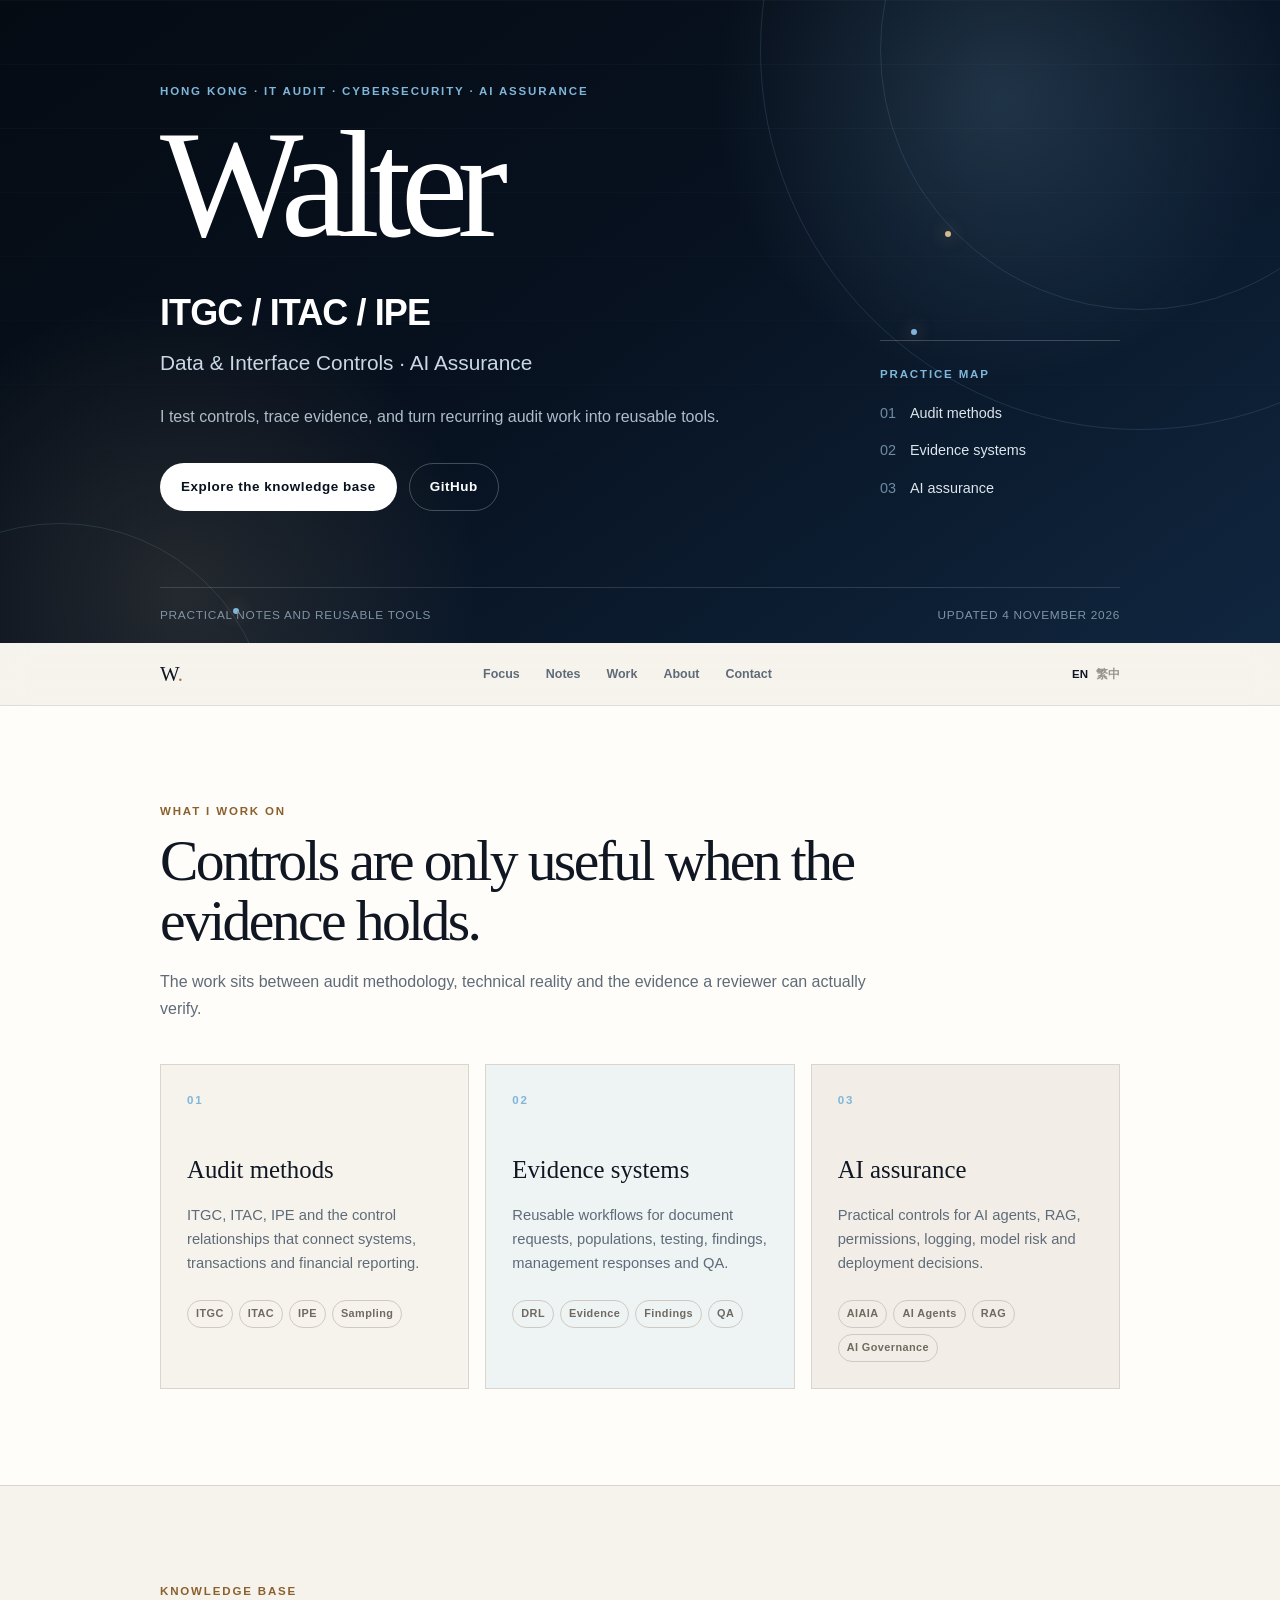
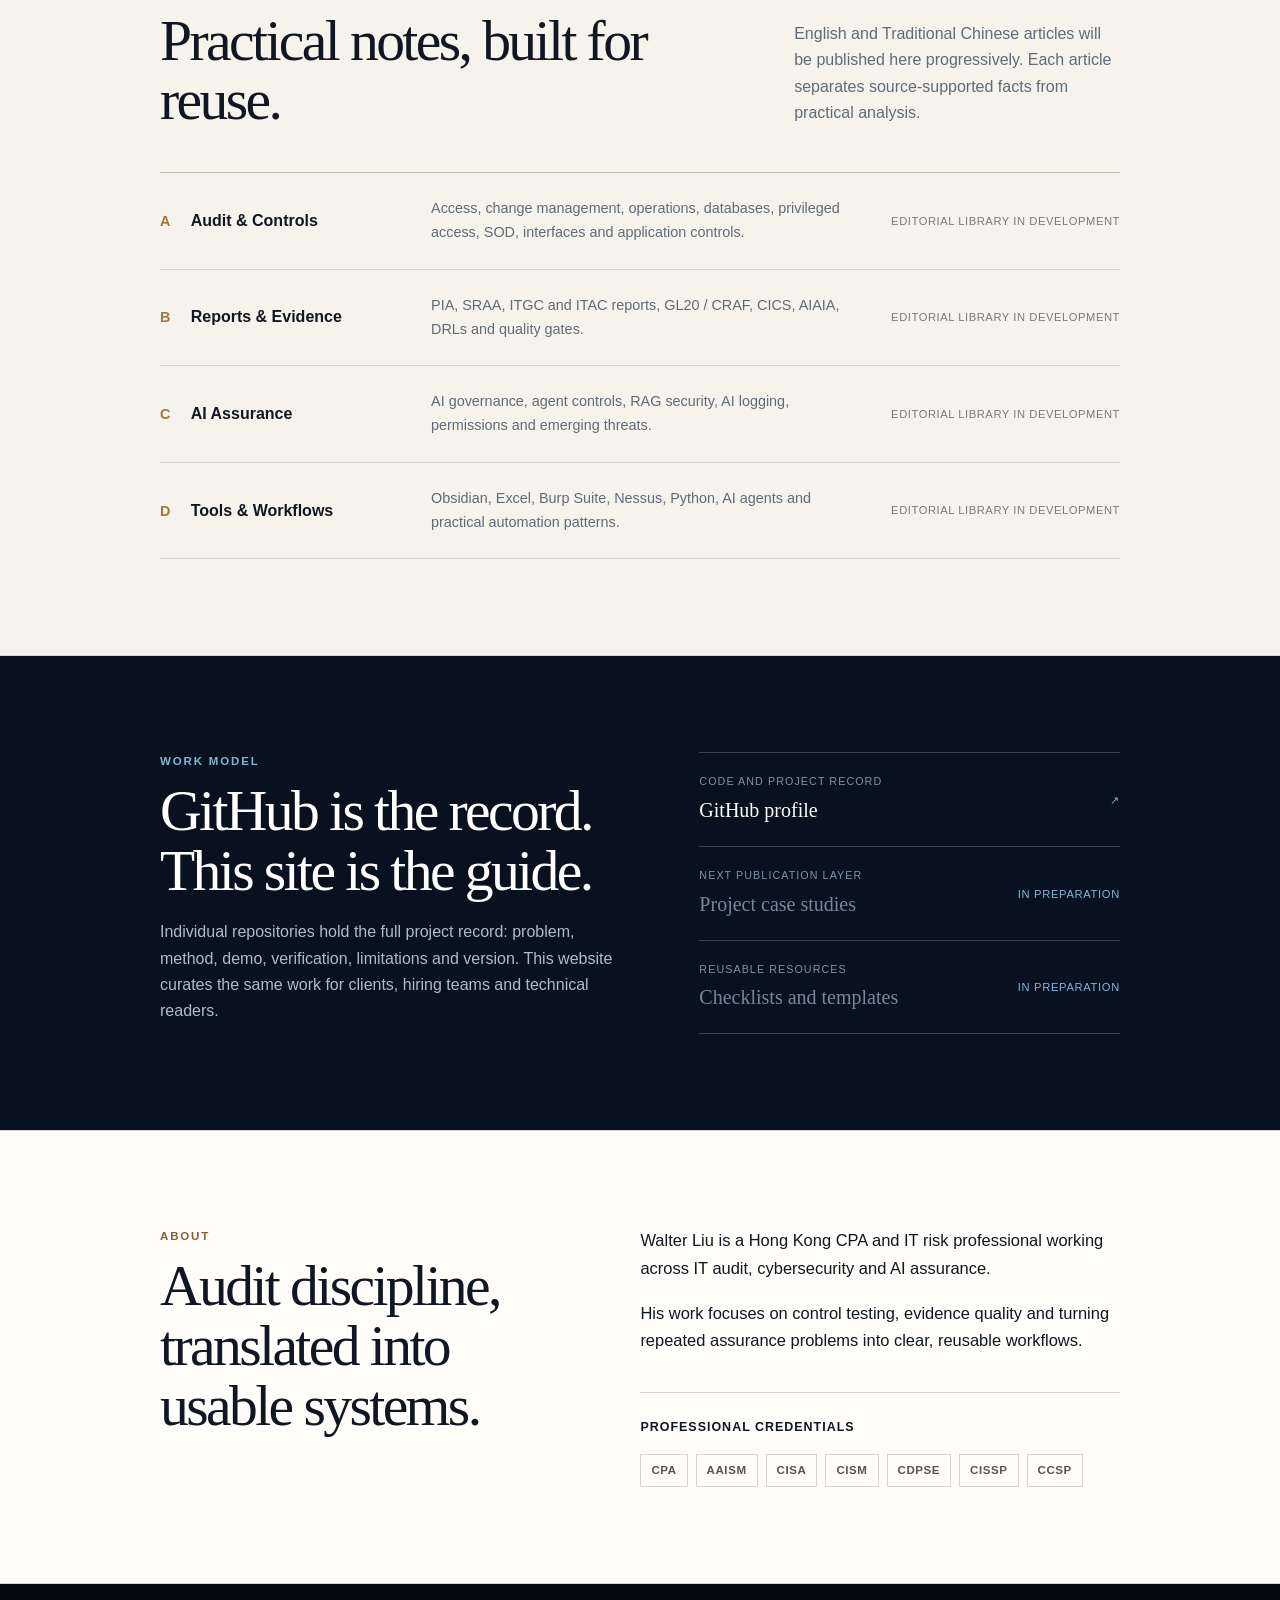
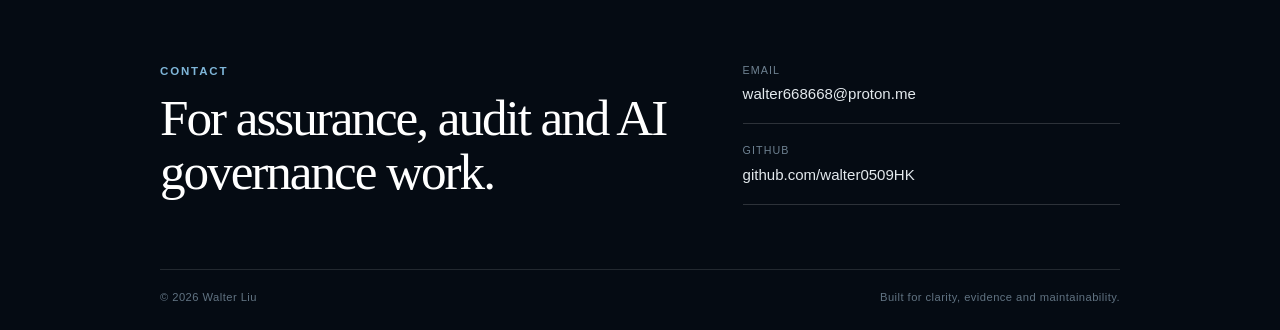
==== commit f9fbf670: "feat: rebuild homepage content and style; add Traditional Chinese page, robots.txt and llms.txt" ====
--- a/index.html
+++ b/index.html
@@ -1,175 +1,283 @@
 <!DOCTYPE html>
 <html lang="en">
 <head>
-<meta charset="UTF-8">
-<meta name="viewport" content="width=device-width, initial-scale=1.0">
-<title>Walter Ho | CPA · IT Audit · Cybersecurity Consultant</title>
-<meta name="description" content="Walter Ho is a Hong Kong CPA and cybersecurity consultant offering accounting & tax, IT audit, cybersecurity assessment and AI governance services.">
-<link rel="preconnect" href="https://fonts.googleapis.com">
-<link rel="preconnect" href="https://fonts.gstatic.com" crossorigin>
-<link href="https://fonts.googleapis.com/css2?family=Lato:wght@300;400;700&display=swap" rel="stylesheet">
-<link rel="stylesheet" href="css/style.css">
+  <meta charset="UTF-8">
+  <meta name="viewport" content="width=device-width, initial-scale=1.0">
+  <title>Walter Liu | IT Audit, Evidence Systems &amp; AI Assurance</title>
+  <meta name="description" content="Walter Liu works across IT audit, ITGC, ITAC, IPE, data and interface controls, cybersecurity and AI assurance.">
+  <meta name="theme-color" content="#07111f">
+  <meta property="og:title" content="Walter Liu | IT Audit, Evidence Systems &amp; AI Assurance">
+  <meta property="og:description" content="Audit methods, evidence systems and AI assurance from a Hong Kong perspective.">
+  <meta property="og:type" content="website">
+  <link rel="stylesheet" href="css/style.css">
 </head>
 <body>
-
-<!-- ============ HERO ============ -->
-<header class="hero" id="home">
-  <div class="hero-inner">
-    <div class="hero-avatar-wrap">
-      <span class="hero-avatar-fallback">WH</span>
-      <!-- TODO: Replace with your professional photo assets/profile.jpg -->
-      <img class="hero-avatar" src="assets/profile.jpg" alt="Walter Ho professional photo" onerror="this.style.display='none'">
-    </div>
-    <div class="hero-text">
-      <h1>Walter Ho</h1>
-      <p class="hero-title">CPA · AAISM · CISA · CISM · CDPSE · CISSP · CCSP</p>
-      <!-- TODO: Replace with your positioning statement -->
-      <p class="hero-tagline">Helping Hong Kong SMEs get accounting, IT audit &amp; cybersecurity sorted in one place</p>
-    </div>
-  </div>
-</header>
-
-<!-- ============ NAV ============ -->
-<nav class="navbar">
-  <a class="nav-item nav-home" href="#home"><span class="nav-ico">⌂</span>Home</a>
-  <a class="nav-item nav-about" href="#about"><span class="nav-ico">☰</span>About</a>
-  <a class="nav-item nav-services" href="#services"><span class="nav-ico">✦</span>Services</a>
-  <a class="nav-item nav-experience" href="#experience"><span class="nav-ico">◆</span>Experience</a>
-  <a class="nav-item nav-creds" href="#creds"><span class="nav-ico">★</span>Credentials</a>
-  <a class="nav-item nav-contact" href="#contact"><span class="nav-ico">✉</span>Contact</a>
-</nav>
-
-<main>
-
-<!-- ============ ABOUT ============ -->
-<section class="about" id="about">
-  <div class="container">
-    <div class="about-grid">
-      <div class="about-left">
-        <h2>Personal Brand · One-Person Company</h2>
-        <p class="about-sub">Hong Kong CPA · IT Audit · Cybersecurity · AI Governance</p>
-        <div class="features">
-          <div class="feature">
-            <span class="feat-ico">▣</span>
-            <div>
-              <h3>Accounting &amp; Tax</h3>
-              <p>Company tax filing, audit support and financial statement preparation (CPA qualification).</p>
-            </div>
+  <a class="skip-link" href="#main">Skip to content</a>
+
+  <!-- ===== Header ===== -->
+  <header class="hero" id="top">
+    <div class="hero-orbit hero-orbit-one" aria-hidden="true"></div>
+    <div class="hero-orbit hero-orbit-two" aria-hidden="true"></div>
+    <div class="hero-orbit hero-orbit-three" aria-hidden="true"></div>
+
+    <div class="container hero-inner">
+      <div class="hero-copy">
+        <p class="eyebrow">Hong Kong · IT Audit · Cybersecurity · AI Assurance</p>
+        <h1>Walter</h1>
+        <p class="hero-specialism">ITGC / ITAC / IPE</p>
+        <p class="hero-focus">Data &amp; Interface Controls · AI Assurance</p>
+        <p class="hero-intro">I test controls, trace evidence, and turn recurring audit work into reusable tools.</p>
+        <div class="hero-actions">
+          <a class="button button-primary" href="#notes">Explore the knowledge base</a>
+          <a class="button button-secondary" href="https://github.com/walter0509HK" rel="me">GitHub</a>
+        </div>
+      </div>
+
+      <aside class="hero-index" aria-label="Site focus">
+        <p class="index-label">Practice map</p>
+        <ol class="index-list">
+          <li><span>01</span>Audit methods</li>
+          <li><span>02</span>Evidence systems</li>
+          <li><span>03</span>AI assurance</li>
+        </ol>
+      </aside>
+    </div>
+
+    <div class="container hero-footer">
+      <span>Practical notes and reusable tools</span>
+      <span>Updated <time datetime="2026-11-04">4 November 2026</time></span>
+    </div>
+  </header>
+
+  <!-- ===== Navigation ===== -->
+  <nav class="navbar" aria-label="Primary navigation">
+    <div class="container navbar-inner">
+      <a class="brand" href="#top" aria-label="Walter, back to top">W<span>.</span></a>
+      <div class="nav-links">
+        <a href="#focus">Focus</a>
+        <a href="#notes">Notes</a>
+        <a href="#work">Work</a>
+        <a href="#about">About</a>
+        <a href="#contact">Contact</a>
+      </div>
+      <div class="language-switch" aria-label="Language">
+        <span aria-current="page">EN</span>
+        <a href="zh-hant.html" lang="zh-Hant">繁中</a>
+      </div>
+    </div>
+  </nav>
+
+  <main id="main">
+    <!-- ===== Focus ===== -->
+    <section class="section focus-section" id="focus">
+      <div class="container">
+        <div class="section-heading">
+          <p class="section-kicker">What I work on</p>
+          <h2>Controls are only useful when the evidence holds.</h2>
+          <p class="section-intro">The work sits between audit methodology, technical reality and the evidence a reviewer can actually verify.</p>
+        </div>
+
+        <div class="focus-grid">
+          <article class="focus-card">
+            <p class="card-number">01</p>
+            <h3>Audit methods</h3>
+            <p>ITGC, ITAC, IPE and the control relationships that connect systems, transactions and financial reporting.</p>
+            <ul class="tag-list">
+              <li>ITGC</li>
+              <li>ITAC</li>
+              <li>IPE</li>
+              <li>Sampling</li>
+            </ul>
+          </article>
+
+          <article class="focus-card">
+            <p class="card-number">02</p>
+            <h3>Evidence systems</h3>
+            <p>Reusable workflows for document requests, populations, testing, findings, management responses and QA.</p>
+            <ul class="tag-list">
+              <li>DRL</li>
+              <li>Evidence</li>
+              <li>Findings</li>
+              <li>QA</li>
+            </ul>
+          </article>
+
+          <article class="focus-card">
+            <p class="card-number">03</p>
+            <h3>AI assurance</h3>
+            <p>Practical controls for AI agents, RAG, permissions, logging, model risk and deployment decisions.</p>
+            <ul class="tag-list">
+              <li>AIAIA</li>
+              <li>AI Agents</li>
+              <li>RAG</li>
+              <li>AI Governance</li>
+            </ul>
+          </article>
+        </div>
+      </div>
+    </section>
+
+    <!-- ===== Notes library ===== -->
+    <section class="section notes-section" id="notes">
+      <div class="container">
+        <div class="section-heading split-heading">
+          <div>
+            <p class="section-kicker">Knowledge base</p>
+            <h2>Practical notes, built for reuse.</h2>
           </div>
-          <div class="feature">
-            <span class="feat-ico">▤</span>
-            <div>
-              <h3>IT Audit &amp; Risk</h3>
-              <p>IT general &amp; application control audits, risk assessment and compliance reviews.</p>
-            </div>
+          <p class="section-intro">English and Traditional Chinese articles will be published here progressively. Each article separates source-supported facts from practical analysis.</p>
+        </div>
+
+        <div class="library">
+          <article class="library-row">
+            <div>
+              <p class="library-index">A</p>
+              <h3>Audit &amp; Controls</h3>
+            </div>
+            <p>Access, change management, operations, databases, privileged access, SOD, interfaces and application controls.</p>
+            <span class="status">Editorial library in development</span>
+          </article>
+
+          <article class="library-row">
+            <div>
+              <p class="library-index">B</p>
+              <h3>Reports &amp; Evidence</h3>
+            </div>
+            <p>PIA, SRAA, ITGC and ITAC reports, GL20 / CRAF, CICS, AIAIA, DRLs and quality gates.</p>
+            <span class="status">Editorial library in development</span>
+          </article>
+
+          <article class="library-row">
+            <div>
+              <p class="library-index">C</p>
+              <h3>AI Assurance</h3>
+            </div>
+            <p>AI governance, agent controls, RAG security, AI logging, permissions and emerging threats.</p>
+            <span class="status">Editorial library in development</span>
+          </article>
+
+          <article class="library-row">
+            <div>
+              <p class="library-index">D</p>
+              <h3>Tools &amp; Workflows</h3>
+            </div>
+            <p>Obsidian, Excel, Burp Suite, Nessus, Python, AI agents and practical automation patterns.</p>
+            <span class="status">Editorial library in development</span>
+          </article>
+        </div>
+      </div>
+    </section>
+
+    <!-- ===== Work ===== -->
+    <section class="section work-section" id="work">
+      <div class="container work-grid">
+        <div>
+          <p class="section-kicker">Work model</p>
+          <h2>GitHub is the record. This site is the guide.</h2>
+          <p class="section-intro">Individual repositories hold the full project record: problem, method, demo, verification, limitations and version. This website curates the same work for clients, hiring teams and technical readers.</p>
+        </div>
+
+        <div class="work-links">
+          <a class="work-link" href="https://github.com/walter0509HK" rel="me">
+            <span>
+              <small>Code and project record</small>
+              GitHub profile
+            </span>
+            <span aria-hidden="true">↗</span>
+          </a>
+
+          <div class="work-link work-link-muted">
+            <span>
+              <small>Next publication layer</small>
+              Project case studies
+            </span>
+            <span>In preparation</span>
           </div>
-          <div class="feature">
-            <span class="feat-ico">◈</span>
-            <div>
-              <h3>AI Governance &amp; Security</h3>
-              <p>AI governance frameworks, risk assessment, privacy and compliance (CDPSE).</p>
-            </div>
+
+          <div class="work-link work-link-muted">
+            <span>
+              <small>Reusable resources</small>
+              Checklists and templates
+            </span>
+            <span>In preparation</span>
           </div>
         </div>
       </div>
-      <aside class="profile-card">
-        <h3>Personal Info</h3>
-        <ul class="profile-list">
-          <li><span class="plabel">Name</span><span>Walter Ho</span></li>
-          <li><span class="plabel">Profession</span><span>CPA · IT Audit · Cybersecurity</span></li>
-          <li><span class="plabel">Location</span><span>Hong Kong</span></li>
-          <li><span class="plabel">Email</span><span><!-- TODO: Replace with your professional email -->hello@yourdomain.com</span></li>
-        </ul>
-      </aside>
-    </div>
-  </div>
-</section>
-
-<!-- ============ SERVICES ============ -->
-<section class="services" id="services">
-  <div class="container">
-    <h2>Services</h2>
-    <div class="service-grid">
-      <article class="service-card">
-        <span class="svc-ico">▣</span>
-        <h3>Accounting &amp; Tax</h3>
-        <p>Company tax filing, audit support and financial statement preparation.</p>
-      </article>
-      <article class="service-card">
-        <span class="svc-ico">▤</span>
-        <h3>IT Audit &amp; Risk</h3>
-        <p>IT general control audits, application control audits, risk assessment &amp; compliance.</p>
-      </article>
-      <article class="service-card">
-        <span class="svc-ico">◈</span>
-        <h3>Cybersecurity Assessment</h3>
-        <p>Security audits, vulnerability assessments and security framework adoption.</p>
-      </article>
-      <article class="service-card">
-        <span class="svc-ico">✦</span>
-        <h3>AI Governance &amp; Security</h3>
-        <p>AI governance frameworks, risk assessment, privacy and compliance.</p>
-      </article>
-    </div>
-  </div>
-</section>
-
-<!-- ============ EXPERIENCE ============ -->
-<section class="experience" id="experience">
-  <div class="container">
-    <h2>Professional Experience</h2>
-    <div class="exp-grid">
+    </section>
+
+    <!-- ===== About and credentials ===== -->
+    <section class="section about-section" id="about">
+      <div class="container about-grid">
+        <div>
+          <p class="section-kicker">About</p>
+          <h2>Audit discipline, translated into usable systems.</h2>
+        </div>
+
+        <div class="about-copy">
+          <p>Walter Liu is a Hong Kong CPA and IT risk professional working across IT audit, cybersecurity and AI assurance.</p>
+          <p>His work focuses on control testing, evidence quality and turning repeated assurance problems into clear, reusable workflows.</p>
+
+          <h3>Professional credentials</h3>
+          <ul class="credential-list" aria-label="Professional credentials">
+            <li>CPA</li>
+            <li>AAISM</li>
+            <li>CISA</li>
+            <li>CISM</li>
+            <li>CDPSE</li>
+            <li>CISSP</li>
+            <li>CCSP</li>
+          </ul>
+        </div>
+      </div>
+    </section>
+  </main>
+
+  <!-- ===== Contact ===== -->
+  <footer class="footer" id="contact">
+    <div class="container footer-grid">
       <div>
-        <h3>Work Experience</h3>
-        <!-- TODO: Replace with your roles (company, title, years) -->
-        <ul class="timeline">
-          <li><strong>Current</strong> — Title | Company (year–present)</li>
-          <li><strong>Previous</strong> — Title | Company (year–year)</li>
-        </ul>
-      </div>
-      <div>
-        <h3>Professional Credentials</h3>
-        <ul class="creds">
-          <li>Certified Public Accountant (CPA)</li>
-          <li>Certified Information Systems Auditor (CISA)</li>
-          <li>Certified Information Security Manager (CISM)</li>
-          <li>Certified Data Privacy Solutions Engineer (CDPSE)</li>
-          <li>Certified Information Systems Security Professional (CISSP)</li>
-          <li>Certified Cloud Security Professional (CCSP)</li>
-          <li>AAISM</li>
-        </ul>
-      </div>
-    </div>
-  </div>
-</section>
-
-<!-- ============ CREDENTIALS ============ -->
-<section class="skills" id="creds">
-  <div class="container">
-    <h2>Professional Credentials</h2>
-    <div class="skill-chips">
-      <span class="chip">CPA</span>
-      <span class="chip">AAISM</span>
-      <span class="chip">CISA</span>
-      <span class="chip">CISM</span>
-      <span class="chip">CDPSE</span>
-      <span class="chip">CISSP</span>
-      <span class="chip">CCSP</span>
-    </div>
-  </div>
-</section>
-
-</main>
-
-<!-- ============ CONTACT ============ -->
-<footer id="contact">
-  <div class="container">
-    <h2>Contact Me</h2>
-    <!-- TODO: Replace with your professional email -->
-    <p><a href="mailto:hello@yourdomain.com">hello@yourdomain.com</a></p>
-    <p class="copy">© 2026 Walter Ho · English</p>
-  </div>
-</footer>
-
+        <p class="section-kicker">Contact</p>
+        <h2>For assurance, audit and AI governance work.</h2>
+      </div>
+
+      <div class="contact-list">
+        <p>
+          <span>Email</span>
+          <strong>walter668668@proton.me</strong>
+        </p>
+        <p>
+          <span>GitHub</span>
+          <a href="https://github.com/walter0509HK" rel="me">github.com/walter0509HK</a>
+        </p>
+        <!-- TODO: Add LINE and WhatsApp links after the final URLs and QR image are supplied. -->
+      </div>
+    </div>
+
+    <div class="container footer-bottom">
+      <span>© 2026 Walter Liu</span>
+      <span>Built for clarity, evidence and maintainability.</span>
+    </div>
+  </footer>
+
+  <script type="application/ld+json">
+  {
+    "@context": "https://schema.org",
+    "@type": "Person",
+    "name": "Walter Liu",
+    "jobTitle": "IT Audit and AI Assurance Professional",
+    "knowsAbout": [
+      "IT audit",
+      "IT general controls",
+      "IT application controls",
+      "information produced by the entity",
+      "cybersecurity",
+      "AI governance",
+      "AI assurance"
+    ],
+    "sameAs": [
+      "https://github.com/walter0509HK"
+    ]
+  }
+  </script>
 </body>
 </html>
--- a/css/style.css
+++ b/css/style.css
@@ -1,189 +1,766 @@
-/* ===== 基礎 ===== */
-html { scroll-behavior: smooth; }
-* { margin: 0; padding: 0; box-sizing: border-box; }
+/* ===== Base ===== */
+:root {
+  --ink: #101722;
+  --muted: #5f6b78;
+  --paper: #f6f3ed;
+  --surface: #fffdf9;
+  --line: #d9d5cd;
+  --navy: #07111f;
+  --navy-soft: #0d1c30;
+  --blue: #7fb6d9;
+  --blue-soft: #dcecf6;
+  --warm: #d6b98c;
+  --white: #fff;
+  --container: 960px;
+}
+
+* {
+  box-sizing: border-box;
+  margin: 0;
+  padding: 0;
+}
+
+html {
+  scroll-behavior: smooth;
+}
+
 body {
-  font-family: "Lato", -apple-system, "PingFang HK", "Microsoft JhengHei", sans-serif;
-  color: #555;
-  background: #ffffff;
-  line-height: 1.7;
-}
-.container { max-width: 960px; margin: 0 auto; padding: 0 24px; }
-h2 { font-size: 1.6rem; margin-bottom: 24px; color: #333; letter-spacing: .5px; }
-h3 { color: #333; margin-bottom: 8px; }
-
-/* ===== Hero（深色） ===== */
+  background: var(--paper);
+  color: var(--ink);
+  font-family: -apple-system, BlinkMacSystemFont, "Segoe UI", "PingFang HK", "Microsoft JhengHei", sans-serif;
+  line-height: 1.65;
+  text-rendering: optimizeLegibility;
+}
+
+a {
+  color: inherit;
+}
+
+img {
+  display: block;
+  max-width: 100%;
+}
+
+ul,
+ol {
+  list-style: none;
+}
+
+.container {
+  width: min(100% - 40px, var(--container));
+  margin-inline: auto;
+}
+
+.skip-link {
+  position: fixed;
+  top: 12px;
+  left: 12px;
+  z-index: 20;
+  padding: 10px 14px;
+  background: var(--white);
+  color: var(--navy);
+  transform: translateY(-160%);
+}
+
+.skip-link:focus {
+  transform: translateY(0);
+}
+
+/* ===== Hero ===== */
 .hero {
-  background: #2c2c2c;
-  color: #fff;
-  padding: 48px 24px;
-}
+  position: relative;
+  overflow: hidden;
+  min-height: 620px;
+  padding: 82px 0 0;
+  background:
+    radial-gradient(circle at 78% 15%, rgba(127, 182, 217, 0.2), transparent 25%),
+    radial-gradient(circle at 14% 92%, rgba(214, 185, 140, 0.14), transparent 24%),
+    linear-gradient(145deg, #050b13 0%, var(--navy) 46%, #10263f 100%);
+  color: var(--white);
+}
+
+.hero::before {
+  content: "";
+  position: absolute;
+  inset: 0;
+  background-image: linear-gradient(rgba(255, 255, 255, 0.035) 1px, transparent 1px);
+  background-size: 100% 64px;
+  mask-image: linear-gradient(to bottom, rgba(0, 0, 0, 0.8), transparent 92%);
+  pointer-events: none;
+}
+
+.hero-orbit {
+  position: absolute;
+  border: 1px solid rgba(127, 182, 217, 0.16);
+  border-radius: 50%;
+  pointer-events: none;
+}
+
+.hero-orbit::after {
+  content: "";
+  position: absolute;
+  width: 6px;
+  height: 6px;
+  border-radius: 50%;
+  background: var(--warm);
+  box-shadow: 0 0 16px rgba(214, 185, 140, 0.6);
+}
+
+.hero-orbit-one {
+  width: 520px;
+  height: 520px;
+  top: -210px;
+  right: -120px;
+}
+
+.hero-orbit-one::after {
+  left: 64px;
+  bottom: 72px;
+}
+
+.hero-orbit-two {
+  width: 760px;
+  height: 760px;
+  top: -330px;
+  right: -240px;
+}
+
+.hero-orbit-two::after {
+  left: 150px;
+  bottom: 94px;
+  background: var(--blue);
+}
+
+.hero-orbit-three {
+  width: 420px;
+  height: 420px;
+  bottom: -300px;
+  left: -150px;
+}
+
+.hero-orbit-three::after {
+  right: 30px;
+  top: 84px;
+  background: var(--blue);
+}
+
 .hero-inner {
-  max-width: 960px;
-  margin: 0 auto;
-  display: flex;
+  position: relative;
+  z-index: 1;
+  display: grid;
+  grid-template-columns: minmax(0, 1fr) 240px;
+  gap: 72px;
+  align-items: end;
+}
+
+.eyebrow,
+.section-kicker,
+.index-label,
+.card-number,
+.library-index {
+  color: var(--blue);
+  font-size: 0.72rem;
+  font-weight: 700;
+  letter-spacing: 0.16em;
+  text-transform: uppercase;
+}
+
+.hero h1 {
+  margin-top: 18px;
+  font-family: Georgia, "Times New Roman", serif;
+  font-size: clamp(5rem, 15vw, 9.5rem);
+  font-weight: 400;
+  letter-spacing: -0.07em;
+  line-height: 0.88;
+}
+
+.hero-specialism {
+  margin-top: 30px;
+  font-size: clamp(1.35rem, 3vw, 2.25rem);
+  font-weight: 650;
+  letter-spacing: -0.025em;
+}
+
+.hero-focus {
+  margin-top: 4px;
+  color: #c9d8e4;
+  font-size: clamp(1rem, 2vw, 1.3rem);
+}
+
+.hero-intro {
+  max-width: 620px;
+  margin-top: 24px;
+  color: #aebdca;
+  font-size: 1rem;
+}
+
+.hero-actions {
+  display: flex;
+  flex-wrap: wrap;
+  gap: 12px;
+  margin-top: 32px;
+}
+
+.button {
+  display: inline-flex;
   align-items: center;
+  justify-content: center;
+  min-height: 48px;
+  padding: 0 20px;
+  border: 1px solid rgba(255, 255, 255, 0.24);
+  border-radius: 999px;
+  font-size: 0.84rem;
+  font-weight: 700;
+  letter-spacing: 0.04em;
+  text-decoration: none;
+  transition: background 160ms ease, border-color 160ms ease, transform 160ms ease;
+}
+
+.button:hover {
+  transform: translateY(-2px);
+}
+
+.button-primary {
+  background: var(--white);
+  color: var(--navy);
+}
+
+.button-primary:hover {
+  background: var(--blue-soft);
+}
+
+.button-secondary:hover {
+  border-color: var(--blue);
+  background: rgba(127, 182, 217, 0.12);
+}
+
+.hero-index {
+  padding: 24px 0 10px;
+  border-top: 1px solid rgba(255, 255, 255, 0.2);
+}
+
+.index-list {
+  display: grid;
+  gap: 14px;
+  margin-top: 18px;
+}
+
+.index-list li {
+  display: flex;
+  gap: 14px;
+  color: #dce5eb;
+  font-size: 0.9rem;
+}
+
+.index-list span {
+  color: #6f8ca3;
+  font-variant-numeric: tabular-nums;
+}
+
+.hero-footer {
+  position: relative;
+  z-index: 1;
+  display: flex;
+  justify-content: space-between;
+  gap: 24px;
+  margin-top: 76px;
+  padding: 18px 0;
+  border-top: 1px solid rgba(255, 255, 255, 0.14);
+  color: #7f94a5;
+  font-size: 0.74rem;
+  letter-spacing: 0.06em;
+  text-transform: uppercase;
+}
+
+/* ===== Navigation ===== */
+.navbar {
+  position: sticky;
+  top: 0;
+  z-index: 10;
+  border-bottom: 1px solid rgba(16, 23, 34, 0.1);
+  background: rgba(246, 243, 237, 0.92);
+  backdrop-filter: blur(14px);
+}
+
+.navbar-inner {
+  display: flex;
+  min-height: 62px;
+  align-items: center;
+  justify-content: space-between;
+  gap: 24px;
+}
+
+.brand {
+  font-family: Georgia, "Times New Roman", serif;
+  font-size: 1.3rem;
+  text-decoration: none;
+}
+
+.brand span {
+  color: #a4773f;
+}
+
+.nav-links {
+  display: flex;
+  gap: 26px;
+}
+
+.nav-links a,
+.language-switch a {
+  font-size: 0.78rem;
+  font-weight: 650;
+  text-decoration: none;
+}
+
+.nav-links a {
+  color: var(--muted);
+}
+
+.nav-links a:hover,
+.language-switch a:hover {
+  color: #8b602d;
+}
+
+.language-switch {
+  display: flex;
+  gap: 8px;
+  align-items: center;
+  color: #9a958c;
+  font-size: 0.72rem;
+}
+
+.language-switch [aria-current="page"] {
+  color: var(--ink);
+  font-weight: 750;
+}
+
+/* ===== Shared sections ===== */
+.section {
+  padding: 96px 0;
+  border-bottom: 1px solid var(--line);
+}
+
+.section-heading {
+  max-width: 720px;
+  margin-bottom: 42px;
+}
+
+.section-kicker {
+  color: #8b602d;
+}
+
+.section h2 {
+  margin-top: 10px;
+  font-family: Georgia, "Times New Roman", serif;
+  font-size: clamp(2rem, 5vw, 3.6rem);
+  font-weight: 400;
+  letter-spacing: -0.045em;
+  line-height: 1.04;
+}
+
+.section-intro {
+  margin-top: 18px;
+  color: var(--muted);
+  font-size: 1rem;
+}
+
+.split-heading {
+  display: grid;
+  max-width: none;
+  grid-template-columns: minmax(0, 1.4fr) minmax(260px, 0.8fr);
+  gap: 64px;
+  align-items: end;
+}
+
+.split-heading .section-intro {
+  margin-bottom: 4px;
+}
+
+/* ===== Focus ===== */
+.focus-section {
+  background: var(--surface);
+}
+
+.focus-grid {
+  display: grid;
+  grid-template-columns: repeat(3, 1fr);
+  gap: 16px;
+}
+
+.focus-card {
+  min-height: 280px;
+  padding: 26px;
+  border: 1px solid var(--line);
+  background: var(--paper);
+}
+
+.focus-card:nth-child(2) {
+  background: #eef3f4;
+}
+
+.focus-card:nth-child(3) {
+  background: #f2eee7;
+}
+
+.focus-card h3 {
+  margin-top: 40px;
+  font-family: Georgia, "Times New Roman", serif;
+  font-size: 1.55rem;
+  font-weight: 400;
+}
+
+.focus-card > p:not(.card-number) {
+  margin-top: 12px;
+  color: var(--muted);
+  font-size: 0.92rem;
+}
+
+.tag-list {
+  display: flex;
+  flex-wrap: wrap;
+  gap: 6px;
+  margin-top: 24px;
+}
+
+.tag-list li {
+  padding: 4px 8px;
+  border: 1px solid #cfcac1;
+  border-radius: 999px;
+  color: #706960;
+  font-size: 0.68rem;
+  font-weight: 650;
+  letter-spacing: 0.04em;
+}
+
+/* ===== Notes ===== */
+.notes-section {
+  background: var(--paper);
+}
+
+.library {
+  border-top: 1px solid #bfb8ad;
+}
+
+.library-row {
+  display: grid;
+  grid-template-columns: minmax(210px, 0.9fr) minmax(280px, 1.6fr) auto;
   gap: 28px;
-}
-.hero-avatar-wrap { position: relative; width: 116px; height: 116px; flex-shrink: 0; }
-.hero-avatar-fallback {
-  position: absolute; inset: 0;
-  display: flex; align-items: center; justify-content: center;
-  background: linear-gradient(135deg, #3a3a3a, #6a6a6a);
-  border: 4px solid #fff;
-  border-radius: 50%;
-  color: #fff; font-size: 2.2rem; font-weight: 700; letter-spacing: 2px;
-}
-.hero-avatar {
-  position: relative;
-  border-radius: 50%;
-  object-fit: cover;
-  border: 4px solid #fff;
-  width: 116px; height: 116px;
-  display: block;
-}
-
-.hero-text h1 {
-  font-size: 2.4rem;
-  font-weight: 300;
-  letter-spacing: 3px;
+  align-items: center;
+  padding: 24px 0;
+  border-bottom: 1px solid var(--line);
+}
+
+.library-row > div {
+  display: flex;
+  gap: 18px;
+  align-items: baseline;
+}
+
+.library-row h3 {
+  font-size: 1rem;
+}
+
+.library-row p {
+  color: var(--muted);
+  font-size: 0.9rem;
+}
+
+.library-row .library-index {
+  color: #a4773f;
+}
+
+.status {
+  color: #81786e;
+  font-size: 0.7rem;
+  letter-spacing: 0.05em;
+  text-align: right;
   text-transform: uppercase;
-  color: #fff;
-}
-.hero-title { margin-top: 6px; font-size: .95rem; color: #bdbdbd; letter-spacing: 1px; }
-.hero-tagline { margin-top: 14px; font-size: 1.1rem; color: #e0e0e0; }
-
-/* ===== 導覽列（彩色） ===== */
-.navbar {
-  display: grid;
-  grid-template-columns: repeat(6, 1fr);
-}
-.nav-item {
-  display: flex;
-  flex-direction: column;
+}
+
+/* ===== Work ===== */
+.work-section {
+  background: var(--navy);
+  color: var(--white);
+}
+
+.work-grid {
+  display: grid;
+  grid-template-columns: minmax(0, 1fr) minmax(320px, 0.9fr);
+  gap: 72px;
+}
+
+.work-section .section-kicker {
+  color: var(--blue);
+}
+
+.work-section .section-intro {
+  color: #aebdca;
+}
+
+.work-links {
+  display: grid;
+  align-content: start;
+}
+
+.work-link {
+  display: flex;
+  min-height: 94px;
   align-items: center;
-  gap: 4px;
-  padding: 18px 8px;
-  color: #fff;
+  justify-content: space-between;
+  gap: 24px;
+  padding: 18px 0;
+  border-top: 1px solid rgba(255, 255, 255, 0.2);
   text-decoration: none;
-  font-size: .85rem;
-  letter-spacing: 1px;
-  transition: filter .2s, transform .2s;
-}
-.nav-item:hover { filter: brightness(1.1); transform: translateY(-2px); }
-.nav-ico { font-size: 1.3rem; }
-.nav-home { background: #27ae60; }
-.nav-about { background: #16a085; }
-.nav-services { background: #9b59b6; }
-.nav-experience { background: #e67e22; }
-.nav-creds { background: #e74c3c; }
-.nav-contact { background: #f1c40f; color: #4a4a4a; }
-
-/* ===== 關於我 ===== */
-.about { padding: 56px 24px; background: #fff; }
+}
+
+.work-link:last-child {
+  border-bottom: 1px solid rgba(255, 255, 255, 0.2);
+}
+
+.work-link span:first-child {
+  display: grid;
+  gap: 3px;
+  font-family: Georgia, "Times New Roman", serif;
+  font-size: 1.25rem;
+}
+
+.work-link small {
+  color: #7f94a5;
+  font-family: -apple-system, BlinkMacSystemFont, "Segoe UI", sans-serif;
+  font-size: 0.67rem;
+  letter-spacing: 0.1em;
+  text-transform: uppercase;
+}
+
+.work-link > span:last-child {
+  color: var(--blue);
+  font-size: 0.7rem;
+  letter-spacing: 0.06em;
+  text-transform: uppercase;
+}
+
+.work-link:not(.work-link-muted):hover {
+  color: var(--blue-soft);
+}
+
+.work-link-muted {
+  color: #76899a;
+}
+
+/* ===== About ===== */
+.about-section {
+  background: var(--surface);
+}
+
 .about-grid {
   display: grid;
-  grid-template-columns: 2fr 1fr;
-  gap: 32px;
-  align-items: start;
-}
-.about-sub { color: #c0392b; font-size: .95rem; letter-spacing: 1px; margin-bottom: 28px; }
-.features { display: grid; gap: 20px; }
-.feature { display: flex; gap: 14px; align-items: flex-start; }
-.feat-ico {
-  font-size: 1.5rem;
-  width: 40px; height: 40px;
-  display: flex; align-items: center; justify-content: center;
-  border: 1px solid #ddd;
-  color: #9b59b6;
-  border-radius: 6px;
-  flex-shrink: 0;
-}
-.feature p { font-size: .95rem; color: #666; }
-
-/* ===== 個人資料卡片 ===== */
-.profile-card {
-  background: #f7f7f7;
-  border: 1px solid #eee;
-  padding: 24px;
-  border-radius: 4px;
-}
-.profile-list { list-style: none; }
-.profile-list li {
+  grid-template-columns: minmax(0, 0.9fr) minmax(320px, 1.1fr);
+  gap: 88px;
+}
+
+.about-copy p {
+  margin-bottom: 18px;
+  font-size: 1.03rem;
+}
+
+.about-copy h3 {
+  margin-top: 38px;
+  padding-top: 24px;
+  border-top: 1px solid var(--line);
+  font-size: 0.78rem;
+  letter-spacing: 0.08em;
+  text-transform: uppercase;
+}
+
+.credential-list {
+  display: flex;
+  flex-wrap: wrap;
+  gap: 8px;
+  margin-top: 16px;
+}
+
+.credential-list li {
+  padding: 6px 10px;
+  border: 1px solid var(--line);
+  color: #59534b;
+  font-size: 0.72rem;
+  font-weight: 700;
+  letter-spacing: 0.05em;
+}
+
+/* ===== Footer ===== */
+.footer {
+  padding: 78px 0 24px;
+  background: #050b13;
+  color: var(--white);
+}
+
+.footer-grid {
+  display: grid;
+  grid-template-columns: minmax(0, 1.15fr) minmax(300px, 0.85fr);
+  gap: 72px;
+}
+
+.footer .section-kicker {
+  color: var(--blue);
+}
+
+.footer h2 {
+  margin-top: 10px;
+  font-family: Georgia, "Times New Roman", serif;
+  font-size: clamp(2rem, 5vw, 3.2rem);
+  font-weight: 400;
+  letter-spacing: -0.04em;
+  line-height: 1.06;
+}
+
+.contact-list {
+  display: grid;
+  gap: 18px;
+  align-content: end;
+}
+
+.contact-list p {
+  display: grid;
+  gap: 3px;
+  padding-bottom: 16px;
+  border-bottom: 1px solid rgba(255, 255, 255, 0.16);
+}
+
+.contact-list span {
+  color: #6f8292;
+  font-size: 0.67rem;
+  letter-spacing: 0.1em;
+  text-transform: uppercase;
+}
+
+.contact-list strong,
+.contact-list a {
+  color: #e3e9ed;
+  font-size: 0.94rem;
+  font-weight: 500;
+  overflow-wrap: anywhere;
+  text-decoration: none;
+}
+
+.contact-list a:hover {
+  color: var(--blue);
+}
+
+.footer-bottom {
   display: flex;
   justify-content: space-between;
-  padding: 10px 0;
-  border-bottom: 1px solid #e3e3e3;
-  font-size: .95rem;
-}
-.profile-list li:last-child { border-bottom: none; }
-.plabel { color: #9b59b6; font-weight: 700; letter-spacing: 1px; }
-
-/* ===== 服務範圍 ===== */
-.services { padding: 56px 24px; background: #fbfbfb; }
-.service-grid {
-  display: grid;
-  grid-template-columns: repeat(2, 1fr);
-  gap: 20px;
-}
-.service-card {
-  background: #fff;
-  border: 1px solid #eee;
-  border-top: 4px solid #9b59b6;
-  padding: 24px;
-  border-radius: 4px;
-  transition: box-shadow .2s, transform .2s;
-}
-.service-card:hover { box-shadow: 0 8px 24px rgba(0,0,0,.08); transform: translateY(-3px); }
-.svc-ico { font-size: 1.6rem; color: #9b59b6; }
-.service-card p { color: #666; font-size: .95rem; }
-
-/* ===== 經歷（紫色） ===== */
-.experience { background: #9b59b6; color: #fff; padding: 56px 24px; }
-.experience h2, .experience h3 { color: #fff; }
-.exp-grid { display: grid; grid-template-columns: 1fr 1fr; gap: 40px; }
-.timeline { list-style: none; }
-.timeline li {
-  padding: 12px 0;
-  border-bottom: 1px solid rgba(255,255,255,.25);
-  color: #f0e6f6;
-}
-.creds { list-style: none; }
-.creds li {
-  background: rgba(255,255,255,.12);
-  border-radius: 4px;
-  padding: 8px 14px;
-  margin-bottom: 8px;
-  font-size: .92rem;
-  color: #fef;
-}
-
-/* ===== 專業認證（藍色） ===== */
-.skills { background: #3498db; color: #fff; padding: 56px 24px; }
-.skills h2 { color: #fff; }
-.skill-chips { display: flex; flex-wrap: wrap; gap: 12px; }
-.chip {
-  background: rgba(255,255,255,.18);
-  border: 1px solid rgba(255,255,255,.4);
-  border-radius: 999px;
-  padding: 10px 22px;
-  font-weight: 700;
-  letter-spacing: 2px;
-  color: #fff;
-}
-
-/* ===== 聯絡 ===== */
-footer { background: #2c2c2c; color: #fff; text-align: center; padding: 48px 24px; }
-footer h2 { color: #fff; }
-footer a { color: #f1c40f; text-decoration: none; }
-footer a:hover { text-decoration: underline; }
-footer .copy { margin-top: 16px; color: #7a7a7a; font-size: .85rem; }
-
-/* ===== 響應式 ===== */
-@media (max-width: 768px) {
-  .hero-inner { flex-direction: column; text-align: center; }
-  .hero-text h1 { font-size: 1.9rem; }
-  .about-grid { grid-template-columns: 1fr; }
-  .service-grid { grid-template-columns: 1fr; }
-  .exp-grid { grid-template-columns: 1fr; }
-  .navbar { grid-template-columns: repeat(3, 1fr); }
-}
+  gap: 24px;
+  margin-top: 64px;
+  padding-top: 18px;
+  border-top: 1px solid rgba(255, 255, 255, 0.12);
+  color: #617382;
+  font-size: 0.7rem;
+  letter-spacing: 0.04em;
+}
+
+/* ===== Responsive ===== */
+@media (max-width: 820px) {
+  .hero {
+    min-height: auto;
+    padding-top: 64px;
+  }
+
+  .hero-inner,
+  .work-grid,
+  .about-grid,
+  .footer-grid {
+    grid-template-columns: 1fr;
+  }
+
+  .hero-inner {
+    gap: 48px;
+  }
+
+  .hero-index {
+    max-width: 360px;
+  }
+
+  .hero-footer {
+    margin-top: 54px;
+  }
+
+  .navbar-inner {
+    flex-wrap: wrap;
+    padding: 12px 0;
+  }
+
+  .nav-links {
+    order: 3;
+    width: 100%;
+    gap: 18px;
+    overflow-x: auto;
+    padding-bottom: 2px;
+  }
+
+  .section {
+    padding: 74px 0;
+  }
+
+  .focus-grid {
+    grid-template-columns: 1fr;
+  }
+
+  .focus-card {
+    min-height: 0;
+  }
+
+  .split-heading,
+  .library-row {
+    grid-template-columns: 1fr;
+    gap: 14px;
+  }
+
+  .status {
+    text-align: left;
+  }
+
+  .work-grid,
+  .about-grid,
+  .footer-grid {
+    gap: 44px;
+  }
+}
+
+@media (max-width: 520px) {
+  .container {
+    width: min(100% - 28px, var(--container));
+  }
+
+  .hero h1 {
+    font-size: 5.4rem;
+  }
+
+  .hero-actions,
+  .hero-footer,
+  .footer-bottom {
+    flex-direction: column;
+  }
+
+  .button {
+    width: 100%;
+  }
+
+  .nav-links {
+    justify-content: space-between;
+  }
+
+  .nav-links a {
+    font-size: 0.72rem;
+  }
+}
+
+@media (prefers-reduced-motion: reduce) {
+  html {
+    scroll-behavior: auto;
+  }
+
+  .button {
+    transition: none;
+  }
+}
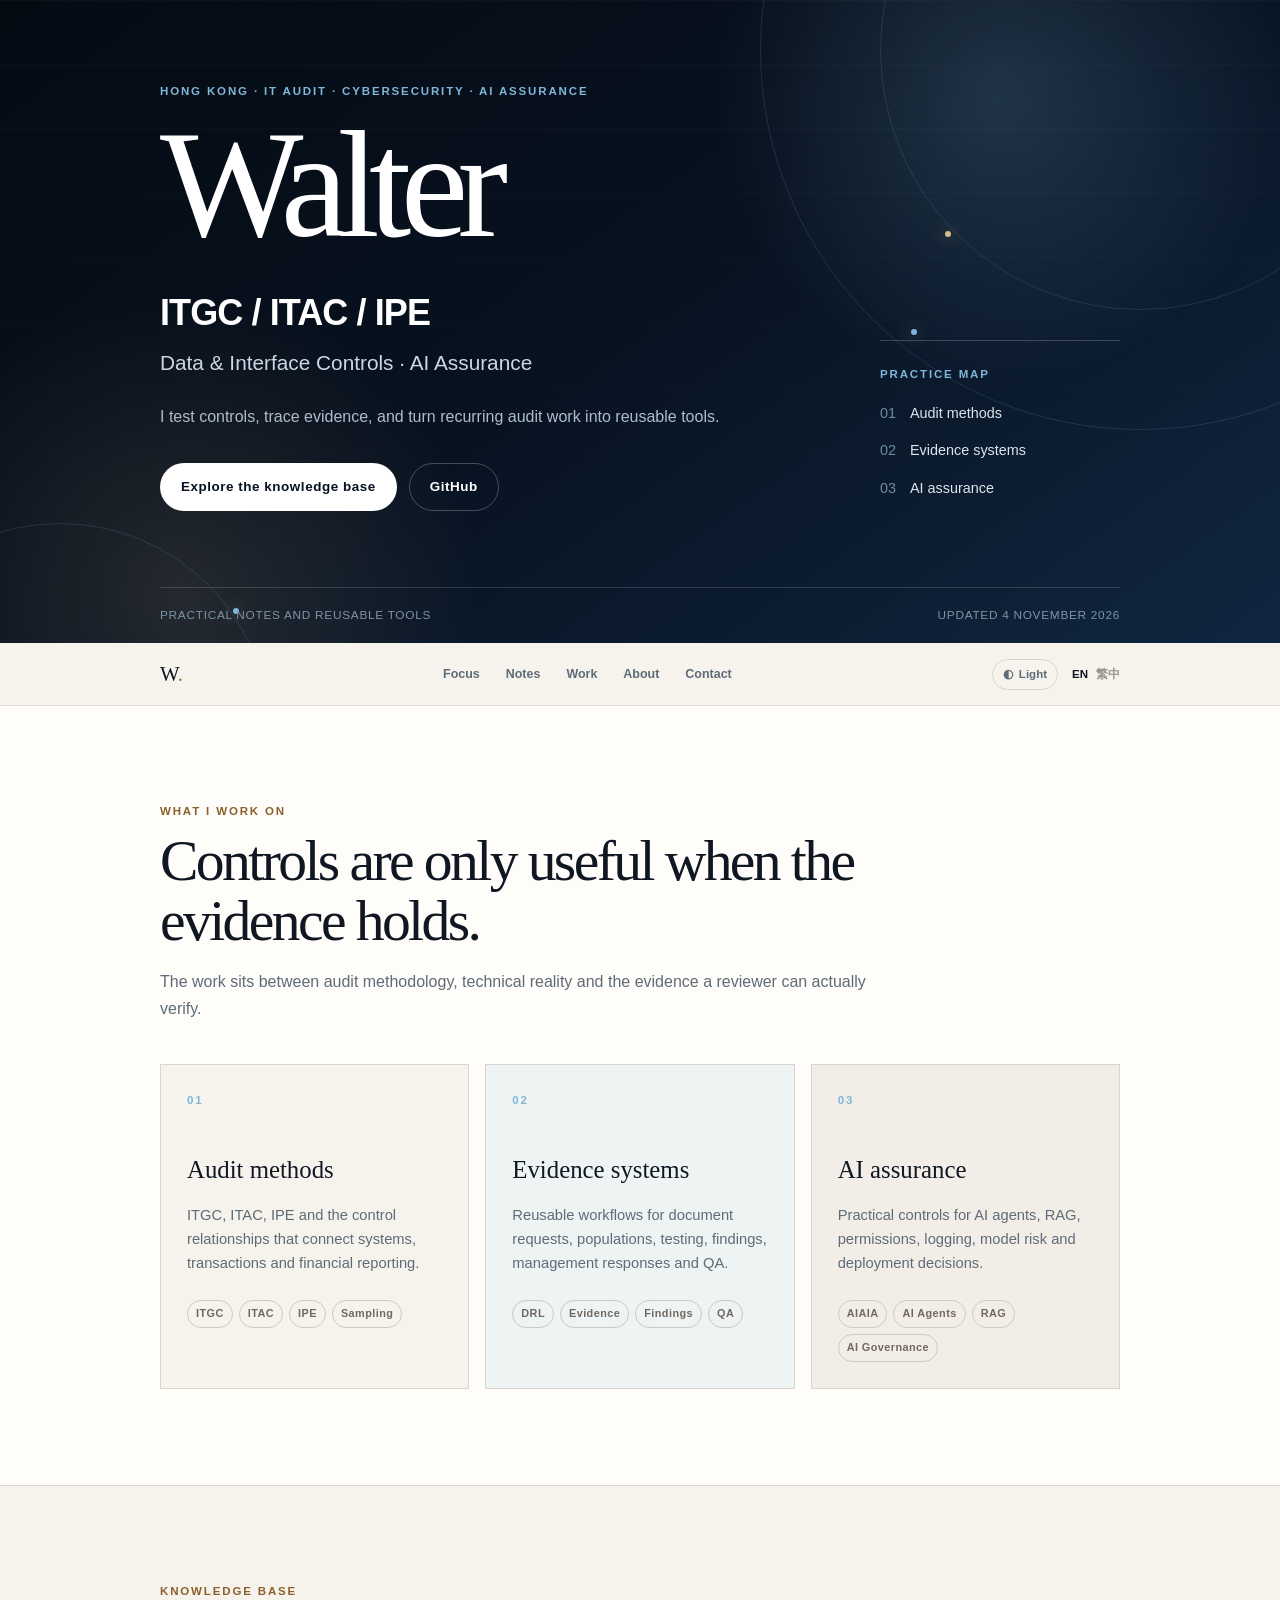
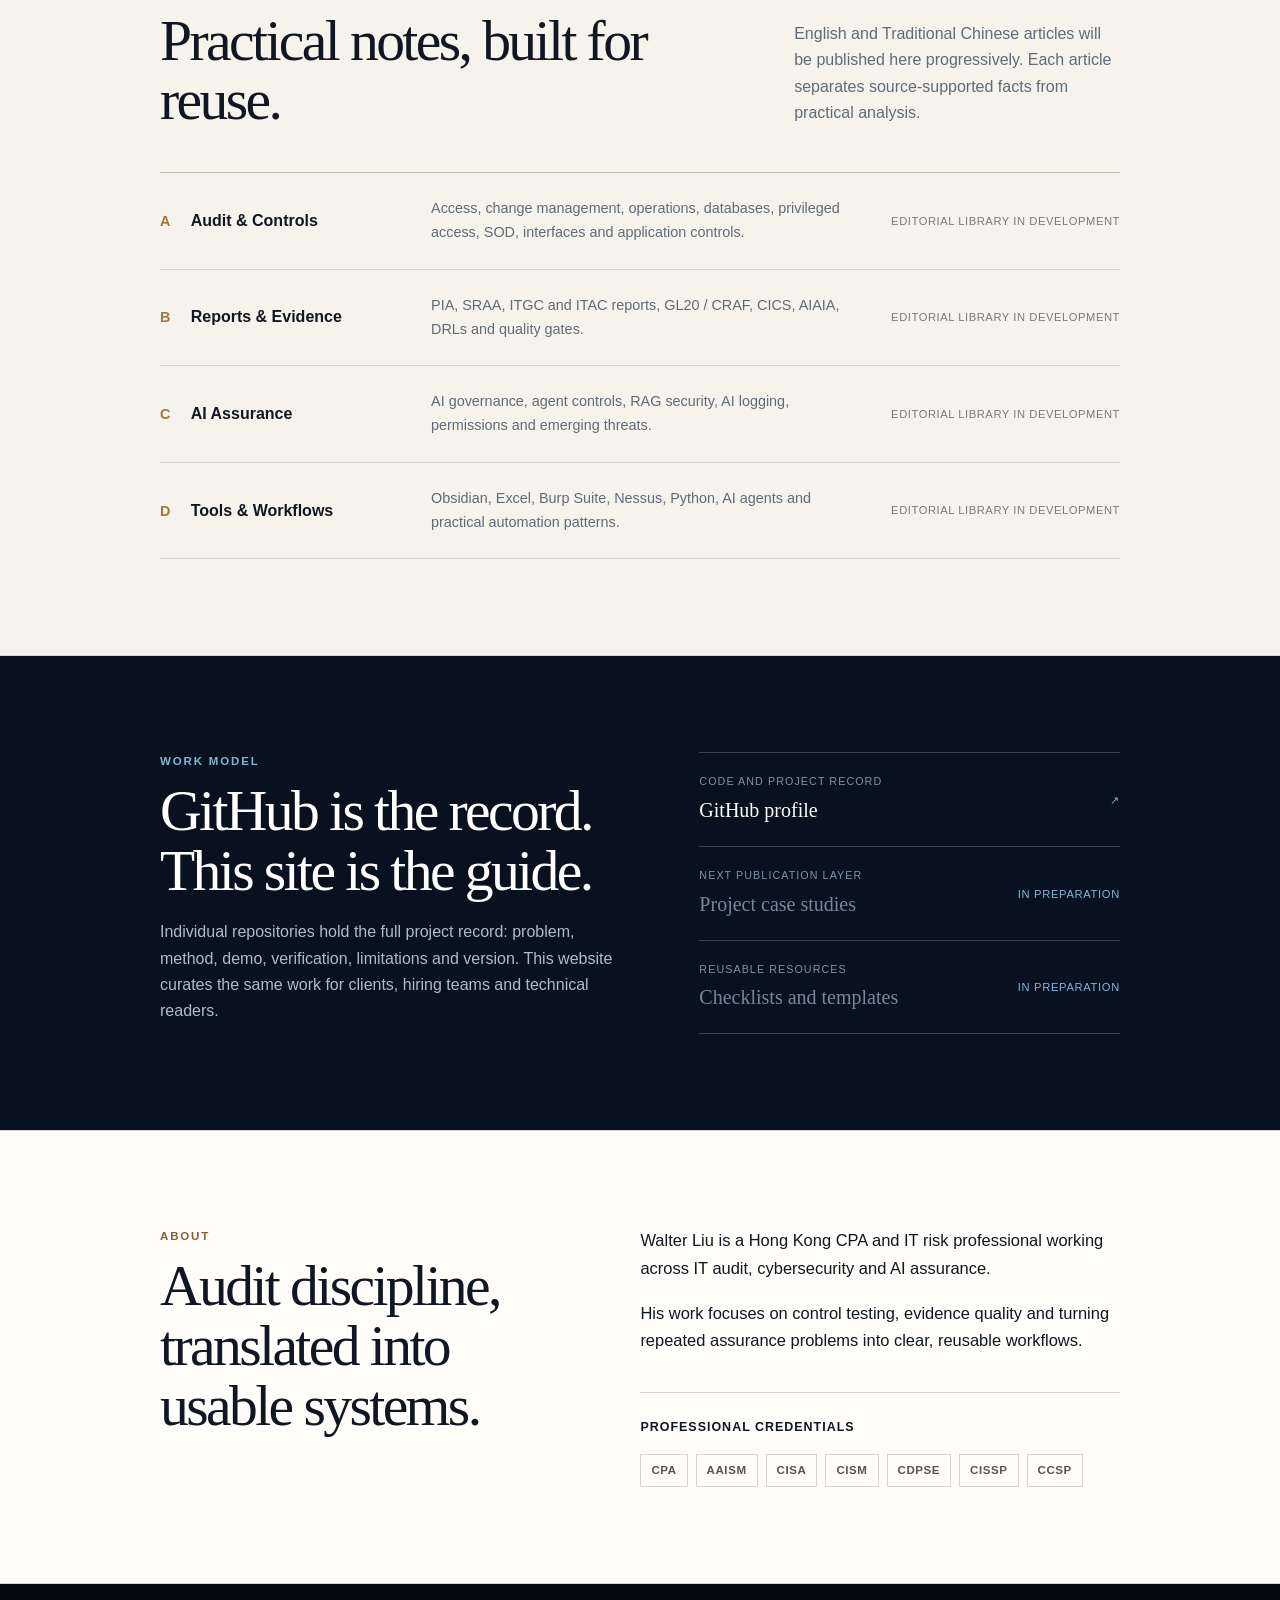
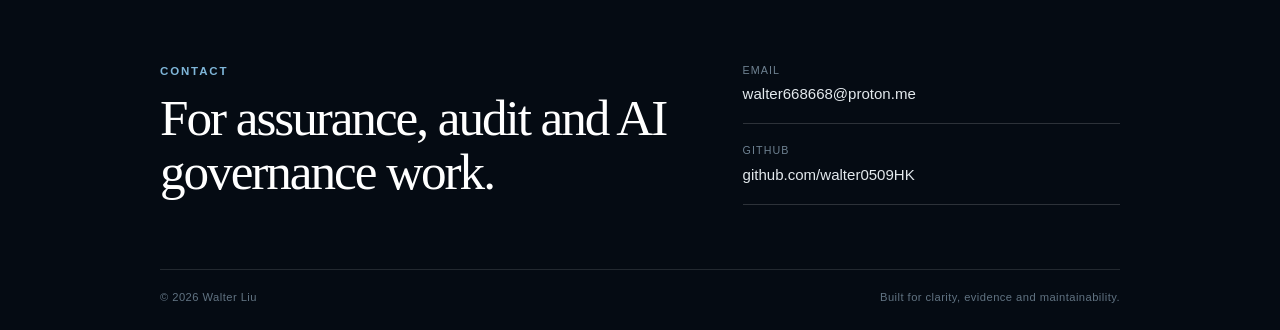
==== commit 52b87394: "feat: add light/dark theme toggle and grouped nav tools on EN and zh-Hant pages" ====
--- a/index.html
+++ b/index.html
@@ -9,6 +9,7 @@
   <meta property="og:title" content="Walter Liu | IT Audit, Evidence Systems &amp; AI Assurance">
   <meta property="og:description" content="Audit methods, evidence systems and AI assurance from a Hong Kong perspective.">
   <meta property="og:type" content="website">
+  <script src="js/theme.js"></script>
   <link rel="stylesheet" href="css/style.css">
 </head>
 <body>
@@ -60,9 +61,15 @@
         <a href="#about">About</a>
         <a href="#contact">Contact</a>
       </div>
-      <div class="language-switch" aria-label="Language">
-        <span aria-current="page">EN</span>
-        <a href="zh-hant.html" lang="zh-Hant">繁中</a>
+      <div class="nav-tools">
+        <button class="theme-toggle" type="button" data-theme-toggle aria-pressed="false" aria-label="Toggle colour theme" data-label-light="Light" data-label-dark="Dark">
+          <span aria-hidden="true">◐</span>
+          <span data-theme-label>Light</span>
+        </button>
+        <div class="language-switch" aria-label="Language">
+          <span aria-current="page">EN</span>
+          <a href="zh-hant.html" lang="zh-Hant">繁中</a>
+        </div>
       </div>
     </div>
   </nav>
--- a/css/style.css
+++ b/css/style.css
@@ -659,6 +659,90 @@
   letter-spacing: 0.04em;
 }
 
+
+/* ===== Theme toggle ===== */
+.nav-tools {
+  display: flex;
+  align-items: center;
+  gap: 14px;
+}
+
+.theme-toggle {
+  display: inline-flex;
+  align-items: center;
+  gap: 6px;
+  padding: 5px 10px;
+  border: 1px solid var(--line);
+  border-radius: 999px;
+  background: transparent;
+  color: var(--muted);
+  font: inherit;
+  font-size: 0.72rem;
+  font-weight: 650;
+  cursor: pointer;
+}
+
+.theme-toggle:hover {
+  color: var(--ink);
+  border-color: var(--ink);
+}
+
+.theme-toggle:focus-visible {
+  outline: 2px solid var(--blue);
+  outline-offset: 2px;
+}
+
+/* ===== Dark theme ===== */
+html[data-theme="dark"] {
+  color-scheme: dark;
+  --ink: #e9e6df;
+  --muted: #9aa6b2;
+  --paper: #0b1118;
+  --surface: #121a23;
+  --line: #232f3b;
+  --blue-soft: #16283a;
+}
+
+html[data-theme="dark"] .navbar {
+  border-bottom-color: rgba(233, 230, 223, 0.12);
+  background: rgba(11, 17, 24, 0.92);
+}
+
+html[data-theme="dark"] .brand span,
+html[data-theme="dark"] .library-row .library-index {
+  color: #d6b98c;
+}
+
+html[data-theme="dark"] .tag-list li {
+  color: #a9b3bf;
+  border-color: #2c3947;
+}
+
+html[data-theme="dark"] .status {
+  color: #98a3ae;
+}
+
+html[data-theme="dark"] .credential-list li {
+  color: #cfd6dc;
+}
+
+html[data-theme="dark"] .focus-card:nth-child(2) {
+  background: #13212c;
+}
+
+html[data-theme="dark"] .focus-card:nth-child(3) {
+  background: #1a1d22;
+}
+
+html[data-theme="dark"] .library {
+  border-top-color: #2c3947;
+}
+
+html[data-theme="dark"] .nav-links a:hover,
+html[data-theme="dark"] .language-switch a:hover {
+  color: #d6b98c;
+}
+
 /* ===== Responsive ===== */
 @media (max-width: 820px) {
   .hero {
